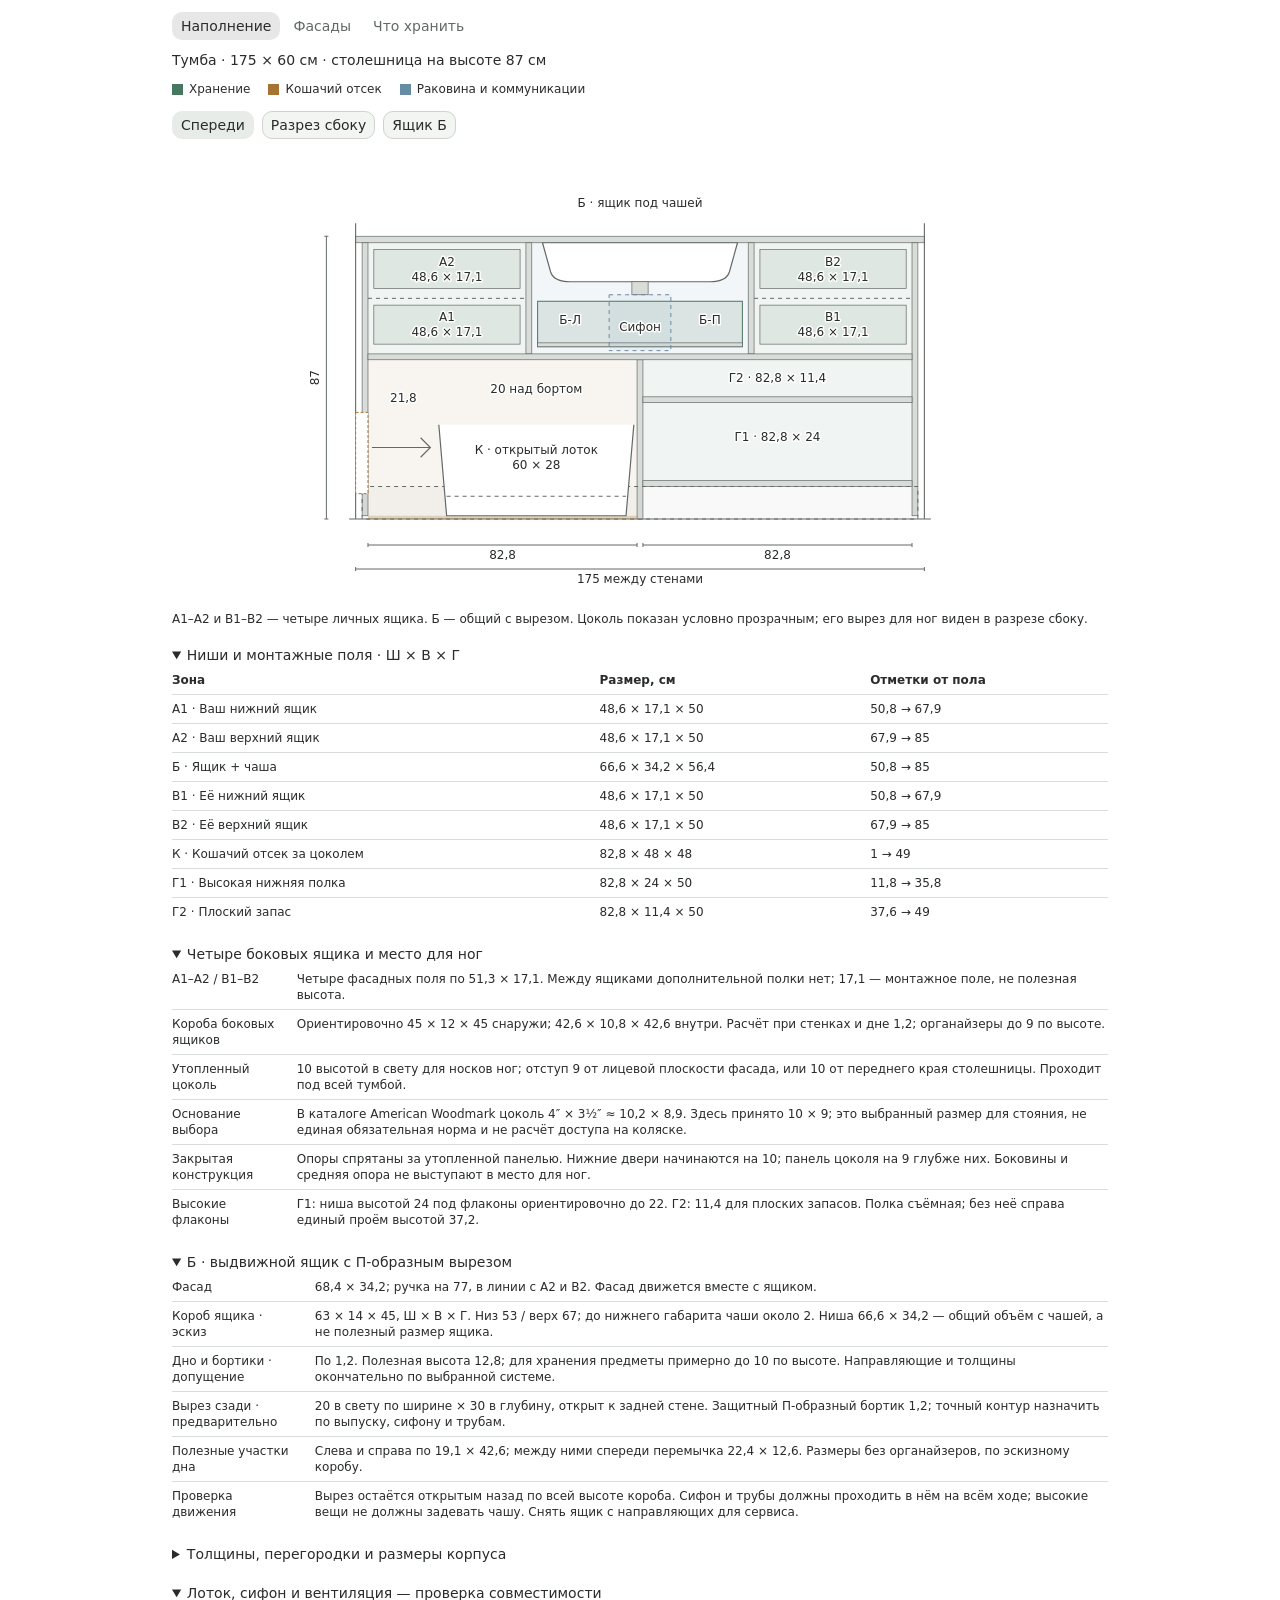
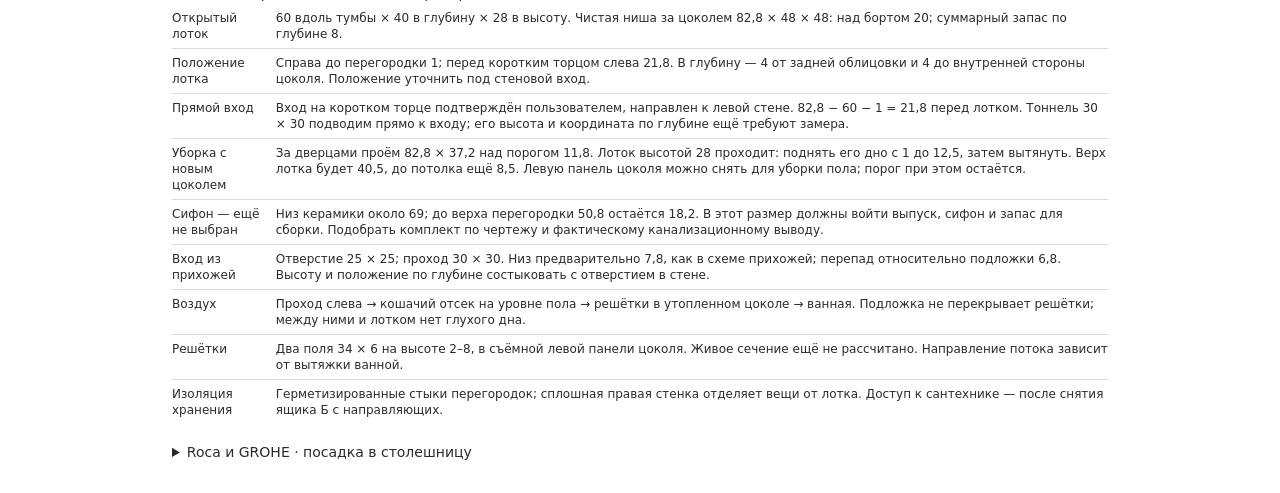
==== bathroom-preview.html @ 3846543a "Add home furniture plans" ====
<!doctype html>
<html lang="ru" data-furniture-preview>
<head>
<meta charset="utf-8">
<meta name="viewport" content="width=device-width, initial-scale=1">
<meta name="referrer" content="no-referrer">
<meta http-equiv="Content-Security-Policy" content="default-src 'none'; script-src 'unsafe-inline' 'unsafe-eval' 'wasm-unsafe-eval' blob: data: https://cdnjs.cloudflare.com https://cdn.jsdelivr.net https://esm.sh https://fonts.bunny.net https://fonts.googleapis.com https://fonts.gstatic.com https://unpkg.com; style-src 'unsafe-inline' blob: data: https://cdnjs.cloudflare.com https://cdn.jsdelivr.net https://esm.sh https://fonts.bunny.net https://fonts.googleapis.com https://fonts.gstatic.com https://unpkg.com; img-src blob: data: https://cdnjs.cloudflare.com https://cdn.jsdelivr.net https://esm.sh https://fonts.bunny.net https://fonts.googleapis.com https://fonts.gstatic.com https://unpkg.com; font-src blob: data: https://cdnjs.cloudflare.com https://cdn.jsdelivr.net https://esm.sh https://fonts.bunny.net https://fonts.googleapis.com https://fonts.gstatic.com https://unpkg.com; media-src blob: data: https://cdnjs.cloudflare.com https://cdn.jsdelivr.net https://esm.sh https://fonts.bunny.net https://fonts.googleapis.com https://fonts.gstatic.com https://unpkg.com; worker-src blob:; connect-src blob: data:; frame-src 'none'; object-src 'none'; base-uri 'none'; form-action 'none'">
<title>Тумба в ванной — Мебель для дома</title>
<style>:root {
  color-scheme: light dark;
  background-color: var(
    --background,
    var(--color-background-primary, light-dark(rgb(255 255 255), rgb(24 24 24)))
  ) !important;

  /* Agent-facing contract; keep in sync with SKILL.md. */
  --background: var(
    --color-background-primary,
    light-dark(rgb(255 255 255), rgb(24 24 24))
  );
  --foreground: var(
    --color-text-primary,
    light-dark(rgb(26 28 31), rgb(255 255 255))
  );
  --card: color-mix(in oklab, var(--foreground) 5%, var(--background));
  --card-foreground: var(
    --color-text-primary,
    light-dark(rgb(26 28 31), rgb(255 255 255))
  );
  --popover: var(
    --color-background-secondary,
    light-dark(rgb(255 255 255), rgb(45 45 45))
  );
  --popover-foreground: var(
    --color-text-primary,
    light-dark(rgb(26 28 31), rgb(255 255 255))
  );
  --primary: var(
    --color-text-info,
    light-dark(rgb(51 156 255), rgb(131 195 255))
  );
  --primary-foreground: var(
    --color-text-inverse,
    light-dark(rgb(255 255 255), rgb(13 13 13))
  );
  --secondary: var(
    --color-background-secondary,
    light-dark(rgb(255 255 255 / 96%), rgb(54 54 54 / 96%))
  );
  --secondary-foreground: var(
    --color-text-primary,
    light-dark(rgb(26 28 31), rgb(255 255 255))
  );
  --muted: color-mix(in srgb, var(--foreground) 10%, transparent);
  --muted-foreground: var(
    --color-text-secondary,
    light-dark(rgb(26 28 31 / 49.4%), rgb(255 255 255 / 49.8%))
  );
  --accent: var(
    --color-background-info,
    light-dark(rgb(229 242 255), rgb(13 39 63))
  );
  --accent-foreground: var(
    --color-text-info,
    light-dark(rgb(51 156 255), rgb(131 195 255))
  );
  --destructive: var(
    --color-text-warning,
    light-dark(rgb(226 85 7), rgb(255 133 73))
  );
  --border: var(
    --color-border-secondary,
    light-dark(rgb(26 28 31 / 8%), rgb(255 255 255 / 8.2%))
  );
  --input: var(
    --color-border-primary,
    light-dark(
      rgb(26 28 31 / 11.8%),
      color-mix(in oklab, rgb(0 0 0) 10%, transparent)
    )
  );
  --ring: var(
    --color-ring-primary,
    light-dark(rgb(51 156 255), rgb(131 195 255 / 76%))
  );
  --font-size-base: var(--font-text-md-size, 14px);
  --blue: light-dark(rgb(51 156 255), rgb(51 156 255));
  --orange: light-dark(rgb(226 85 7), rgb(251 106 34));
  --green: light-dark(rgb(0 162 64), rgb(64 201 119));
  --red: light-dark(rgb(224 46 42), rgb(255 103 100));
  --purple: light-dark(rgb(146 79 247), rgb(173 123 249));
  --yellow: light-dark(rgb(255 195 0), rgb(255 210 64));
  --viz-series-1: var(--primary);
  --viz-series-2: light-dark(rgb(243 136 59), rgb(245 154 86));
  --viz-series-3: light-dark(rgb(93 201 119), rgb(116 213 139));
  --viz-series-4: light-dark(rgb(235 119 177), rgb(240 143 192));
  --viz-series-5: light-dark(rgb(155 121 236), rgb(170 145 239));
  --viz-series-6: light-dark(rgb(58 185 177), rgb(90 203 194));

  /* Internal implementation variables; not part of the agent contract. */
  --font-sans: -apple-system, system-ui, "Segoe UI", sans-serif;
  --font-mono:
    ui-monospace, SFMono-Regular, "SF Mono", Menlo, Consolas, "Liberation Mono",
    monospace;
  --font-size-normal: max(11px, var(--font-size-base));
  --font-size-tooltip: calc(var(--font-size-base) - 1px);
  --font-size-small: max(11px, calc(var(--font-size-base) - 2px));
  --font-size-h1: calc(var(--font-size-normal) * 1.7142857143);
  --font-size-h2: calc(var(--font-size-normal) * 1.4285714286);
  --font-size-h3: calc(var(--font-size-normal) * 1.2857142857);
  --font-weight-normal: 430;
  --font-weight-medium: 500;
  --icon-size: 16px;
  --line-height-normal: calc(var(--font-size-normal) * 1.5);
  --line-height-tooltip: calc(var(--font-size-tooltip) * 1.4285714286);
  --line-height-small: calc(var(--font-size-small) + 4px);
  --corner-shape: round;
  --radius: var(--border-radius-lg, 10px);
  --radius-sm: calc(var(--radius) * 0.6);
  --radius-md: calc(var(--radius) * 0.8);
  --radius-lg: var(--radius);
  --radius-2xl: calc(var(--radius) * 1.6);
  --radius-full: 9999px;
  --shadow-sm: 0 1px 2px -1px rgb(0 0 0 / 8%);
  --checkmark-image: url("data:image/svg+xml,%3Csvg xmlns='http://www.w3.org/2000/svg' viewBox='0 0 17 17'%3E%3Cpath d='M12.8961 3.64101C13.1297 3.41418 13.4984 3.37523 13.7779 3.56581C14.0571 3.75635 14.1554 4.11331 14.0299 4.41347L13.9615 4.53847L7.71151 13.7045C7.59411 13.8767 7.4063 13.9877 7.19881 14.0072C6.99136 14.0267 6.78564 13.9533 6.63826 13.806L2.88826 10.056L2.79842 9.9457C2.6192 9.67407 2.64927 9.30496 2.88826 9.06581C3.12738 8.82669 3.49647 8.79676 3.76815 8.97597L3.8785 9.06581L7.03084 12.2182L12.8053 3.74941L12.8961 3.64101Z'/%3E%3C/svg%3E");

  /* Legacy aliases; not part of the current agent contract. */
  --viz-bg: transparent;
  --viz-panel: var(--card);
  --viz-border: var(--border);
  --viz-text: var(--foreground);
  --viz-muted: var(--muted-foreground);
  --viz-accent: var(--primary);
  --viz-accent-text: var(--primary-foreground);
  --viz-accent-bg: var(--accent);
  --viz-font-size: var(--font-size-base);
  --viz-warning: var(--destructive);
}

:root[data-theme="light"] {
  color-scheme: light;
}

:root[data-theme="dark"] {
  color-scheme: dark;
}

* {
  box-sizing: border-box;
}

html > body {
  /* Preserve MCP aliases for older inline renderers without creating :root cycles. */
  --color-background-primary: var(
    --background,
    light-dark(rgb(255 255 255), rgb(24 24 24))
  );
  --color-text-primary: var(
    --foreground,
    light-dark(rgb(26 28 31), rgb(255 255 255))
  );
  --color-border-secondary: var(
    --border,
    light-dark(rgb(26 28 31 / 8%), rgb(255 255 255 / 8.2%))
  );

  margin: 0;
  padding: var(--visualize-paint-gutter, 0px);
  color: var(--foreground);
  background: transparent !important;
  font-family: var(--font-sans) !important;
  font-size: var(--font-size-normal);
  font-weight: var(--font-weight-normal);
  line-height: var(--line-height-normal);
}

a {
  color: color-mix(in srgb, var(--viz-accent) 80%, var(--viz-text) 20%);
  cursor: pointer;
  font-weight: var(--font-weight-medium, 500);
  text-decoration: none;
  text-underline-offset: 2px;
}

a:is(:hover, :focus-visible) {
  text-decoration-line: underline;
  text-decoration-style: dashed;
  text-decoration-thickness: 0.5px;
}

h1,
h2,
h3,
h4,
h5,
h6,
p {
  margin-block: 0;
}

h1 {
  font-size: var(--font-size-h1);
  font-weight: var(--font-weight-medium);
  line-height: 1.25;
}

h2 {
  font-size: var(--font-size-h2);
  font-weight: var(--font-weight-medium);
  line-height: 1.25;
}

h3,
h4,
h5,
h6 {
  font-size: var(--font-size-h3);
  font-weight: var(--font-weight-medium);
  line-height: 1.3;
}

b,
strong,
th {
  font-weight: var(--font-weight-medium);
}

code:not(pre code) {
  display: inline;
  padding: 1px 6px;
  border-radius: var(--radius-sm);
  corner-shape: var(--corner-shape);
  background: var(--muted);
  font-family: var(--font-mono);
  font-size: 0.92em;
  overflow-wrap: anywhere;
  -webkit-box-decoration-break: clone;
  box-decoration-break: clone;
  word-break: break-word;
}

.table-responsive {
  width: 100%;
  overflow-x: auto;
  scrollbar-width: thin;
}

.table {
  width: 100%;
  border-collapse: collapse;
  color: var(--foreground);
  font: inherit;
  text-align: start;
}

.table :is(th, td) {
  padding-block: 10px;
  padding-inline: 0 24px;
  overflow-wrap: anywhere;
  border-bottom: 1px solid var(--border);
  text-align: start;
  vertical-align: top;
}

.table-responsive > .table :is(th, td) {
  overflow-wrap: break-word;
}

.table :is(th, td):last-child {
  padding-inline-end: 0;
}

.table :is(caption, thead th) {
  font-weight: 600;
}

.table thead th {
  padding-block: 8px;
  border-bottom-color: color-mix(in srgb, var(--foreground) 16%, transparent);
}

.table tbody tr:last-child :is(th, td) {
  border-bottom: 0;
}

.table.table-sm :is(th, td) {
  padding-block: 6px;
}

.table.table-sm :is(th, td):not(:last-child) {
  padding-inline-end: 16px;
}

.table :is(.text-end, [align="right"]) {
  text-align: end;
  font-variant-numeric: tabular-nums;
}

.table :is(.text-center, [align="center"]) {
  text-align: center;
}

.table .text-nowrap {
  white-space: nowrap;
}

#widget {
  display: flex;
  flex-direction: column;
  gap: 12px;
  width: 100%;
  padding: 0;
  background: transparent !important;
}

.card {
  min-width: 0;
  padding: 12px;
  overflow: hidden;
  overflow-wrap: break-word;
  border-radius: var(--radius-2xl);
  corner-shape: var(--corner-shape);
  color: var(--card-foreground);
  background: var(--card);
}

#widget > :not(.card, .progress) {
  width: 100% !important;
  max-width: none !important;
  margin: 0 !important;
  padding: 0 !important;
  border: 0 !important;
  border-radius: 0 !important;
  background: transparent !important;
  box-shadow: none !important;
}

.tooltip {
  position: fixed;
  z-index: 50;
  top: 0;
  left: 0;
  width: max-content;
  max-width: min(
    20rem,
    var(--tooltip-available-width, calc(100vw - 10px)),
    calc(100vw - 10px)
  );
  max-height: min(
    var(--tooltip-available-height, calc(100vh - 10px)),
    calc(100vh - 10px)
  );
  padding: 4px 8px;
  border: 1px solid var(--border);
  border-radius: var(--radius-lg);
  corner-shape: var(--corner-shape);
  color: var(--popover-foreground);
  background: var(--popover);
  box-shadow: none;
  font-size: var(--font-size-tooltip);
  line-height: var(--line-height-tooltip);
  overflow-wrap: break-word;
  white-space: normal;
  pointer-events: none;
  user-select: none;
}

.viz-grid {
  display: grid;
  grid-template-columns: repeat(auto-fit, minmax(max(180px, 24%), 1fr));
  gap: 10px;
}

.viz-stat {
  display: flex;
  flex-direction: column;
  gap: 2px;
}

.viz-stat-value {
  font-size: var(--font-size-h2);
  font-weight: var(--font-weight-medium);
  line-height: 1.25;
}

.viz-row {
  display: flex;
  flex-wrap: wrap;
  align-items: center;
  gap: 10px;
}

hr {
  width: 100%;
  height: 1px;
  margin-block: 6px;
  border: 0;
  background: var(--border);
}

.nav {
  display: flex;
  min-width: 0;
  align-items: center;
  gap: 4px;
}

.progress {
  display: flex;
  height: 8px;
  margin-block: calc((var(--line-height-normal, 1.5em) - 8px) / 2);
  overflow: hidden;
  border: 0;
  border-radius: var(--radius-full);
  background: var(--muted);
}

.progress-bar:only-child {
  border-radius: var(--radius-full);
}

.progress-bar {
  height: 100%;
  flex-shrink: 0;
  border: 0;
  background: var(--viz-series-1);
}

.viz-badge {
  padding: 3px 8px;
  border-radius: var(--radius-full);
  color: var(--accent-foreground);
  background: var(--accent);
  font-weight: var(--font-weight-medium);
}

small,
.text-small,
.viz-badge {
  font-size: var(--font-size-small);
  line-height: var(--line-height-small);
}

.text-muted {
  color: var(--muted-foreground);
}

.tabular-nums {
  font-variant-numeric: tabular-nums;
}

.sr-only {
  position: absolute;
  width: 1px;
  height: 1px;
  padding: 0;
  overflow: hidden;
  clip: rect(0, 0, 0, 0);
  white-space: nowrap;
  border: 0;
}

.viz-controls {
  display: flex;
  flex-wrap: wrap;
  align-items: center;
  gap: 8px;
}

.viz-controls > .form-label {
  display: grid;
  min-width: min(100%, 260px);
  flex: 1 1 280px;
  grid-template-columns: minmax(0, 1fr) auto;
  align-items: baseline;
  gap: 2px 12px;
  margin-bottom: 0;
}

.viz-controls > .form-label > :is(.form-control, .form-range, .form-select) {
  grid-column: 1 / -1;
}

.btn,
.nav-link,
.form-check-input,
.form-control,
.form-range,
.form-select {
  font: inherit;
}

.btn,
.nav-link {
  appearance: button;
  display: inline-flex;
  inline-size: fit-content;
  max-inline-size: 100%;
  min-height: 28px;
  align-items: center;
  justify-content: center;
  gap: 4px;
  margin: 0;
  padding: 0 8px;
  -webkit-app-region: no-drag;
  border: 1px solid var(--input);
  border-radius: var(--radius-lg);
  corner-shape: var(--corner-shape);
  color: var(--secondary-foreground);
  background: var(--secondary);
  cursor: var(--cursor-interaction, pointer);
  text-align: center;
  text-decoration: none;
  white-space: nowrap;
  user-select: none;
  -webkit-font-smoothing: antialiased;
}

.btn:is(.btn-block, .viz-tile) {
  inline-size: 100%;
}

.btn.viz-tile {
  min-width: 0;
  overflow-wrap: anywhere;
  white-space: normal;
}

a.btn {
  cursor: pointer;
  text-decoration: none;
}

.btn:not(:disabled):hover,
.nav-link:not(:disabled):not([aria-disabled="true"]):hover {
  background: color-mix(in srgb, var(--foreground) 6%, var(--secondary));
}

.btn-primary {
  border-color: transparent;
  color: var(--primary-foreground);
  background: var(--foreground);
  background-clip: padding-box;
}

.btn-primary .text-muted {
  color: color-mix(in srgb, var(--primary-foreground) 50%, transparent);
}

.btn-primary:not(:disabled):hover {
  background: color-mix(in srgb, var(--foreground) 80%, transparent);
  background-clip: padding-box;
}

.btn-ghost {
  border-color: transparent;
  color: var(--muted-foreground);
  background: transparent;
}

.btn-ghost:not(:disabled):hover {
  color: var(--foreground);
  background: color-mix(in srgb, var(--foreground) 6%, var(--secondary));
}

.nav-pills .nav-link {
  min-width: 0;
  border-color: transparent;
  color: var(--muted-foreground);
  background: transparent;
}

.nav-justified .nav-link {
  flex: 1 1 0;
  overflow-wrap: anywhere;
  white-space: normal;
}

.nav-pills .nav-link.active {
  color: var(--foreground);
  background: var(--muted);
}

.btn:disabled,
.nav-link:disabled,
.nav-link[aria-disabled="true"] {
  cursor: not-allowed;
  opacity: 0.4;
}

[data-lucide] {
  stroke-width: 1.6;
}

.form-label {
  display: block;
  margin-bottom: 6px;
  color: var(--foreground);
}

.form-control {
  display: block;
  width: 100%;
  min-height: 28px;
  padding: 0 8px;
  outline: none;
  border: 1px solid var(--input);
  border-radius: var(--radius-lg);
  corner-shape: var(--corner-shape);
  color: var(--foreground);
  background: var(--secondary);
}

.form-control::placeholder {
  color: var(--muted-foreground);
}

.form-control[type="file"] {
  padding: 0;
  overflow: hidden;
  cursor: var(--cursor-interaction, pointer);
}

.form-control[type="file"]::file-selector-button {
  min-height: 26px;
  margin-right: 8px;
  padding: 0 8px;
  border: 0;
  border-right: 1px solid var(--input);
  color: var(--secondary-foreground);
  background: var(--secondary);
  cursor: inherit;
  font: inherit;
}

.form-control[type="file"]:not(:disabled):hover::file-selector-button {
  background: color-mix(in srgb, var(--foreground) 6%, var(--secondary));
}

.form-control-color[type="color"] {
  width: 40px;
  height: 28px;
  padding: 3px;
  cursor: var(--cursor-interaction, pointer);
}

.form-control-color[type="color"]::-webkit-color-swatch-wrapper {
  padding: 0;
}

.form-control-color[type="color"]::-webkit-color-swatch {
  border: 0;
  border-radius: calc(var(--radius-lg) - 4px);
  corner-shape: var(--corner-shape);
}

textarea.form-control {
  height: auto;
  min-height: 72px;
  padding: 8px 10px;
  resize: vertical;
}

.form-control:focus-visible {
  border-color: var(--ring);
  box-shadow: inset 0 0 0 1px var(--ring);
}

.form-control:disabled,
.form-select:disabled {
  cursor: not-allowed;
  opacity: 0.4;
}

.form-select {
  appearance: none;
  display: block;
  width: 100%;
  min-height: 28px;
  margin: 0;
  padding: 0 32px 0 8px;
  outline: none;
  border: 1px solid var(--input);
  border-radius: var(--radius-lg);
  corner-shape: var(--corner-shape);
  color: var(--foreground);
  background-color: var(--secondary);
  background-image:
    linear-gradient(45deg, transparent 50%, var(--muted-foreground) 50%),
    linear-gradient(135deg, var(--muted-foreground) 50%, transparent 50%);
  background-position:
    calc(100% - 14px) 50%,
    calc(100% - 10px) 50%;
  background-repeat: no-repeat;
  background-size: 4px 4px;
  cursor: var(--cursor-interaction, default);
}

.form-select:not(:disabled):hover {
  background-color: color-mix(in srgb, var(--foreground) 6%, var(--secondary));
}

.form-select:focus-visible {
  border-color: var(--ring);
  box-shadow: inset 0 0 0 1px var(--ring);
}

.form-check {
  display: flex;
  min-height: 20px;
  align-items: center;
  gap: 6px;
}

.form-check-input {
  appearance: none;
  width: 14px;
  height: 14px;
  flex: 0 0 auto;
  margin: 0;
  border: 1px solid var(--input);
  color: var(--primary-foreground);
  background-color: transparent;
  cursor: var(--cursor-interaction, default);
  transition:
    background-color 150ms,
    border-color 150ms,
    box-shadow 150ms;
}

.form-check:not(.form-switch) .form-check-input[type="checkbox"] {
  border-color: var(--input);
  border-radius: var(--radius-sm);
  corner-shape: var(--corner-shape);
  background-color: var(--secondary);
  box-shadow: var(--shadow-sm);
}

.form-check:not(.form-switch)
  .form-check-input:not(:disabled):not(:checked):hover {
  background-color: var(--card);
}

.form-check:not(.form-switch) .form-check-input[type="checkbox"]:checked {
  border-color: var(--primary);
  background-color: var(--primary);
}

.form-check:not(.form-switch)
  .form-check-input[type="checkbox"]:checked::before {
  display: block;
  width: 100%;
  height: 100%;
  background: var(--primary-foreground);
  content: "";
  mask: var(--checkmark-image) center / 12px 12px no-repeat;
}

.form-check-input[type="radio"] {
  width: 14px;
  height: 14px;
  border-radius: var(--radius-full);
}

.form-check-input[type="radio"]:checked {
  border: 2px solid var(--primary);
  background:
    radial-gradient(circle, var(--primary-foreground) 0 2.5px, transparent 3px),
    var(--primary);
}

.form-check:not(.form-switch) .form-check-input:focus-visible {
  outline: 2px solid var(--ring);
  outline-offset: 2px;
}

.form-check:not(.form-switch) .form-check-input:disabled {
  cursor: not-allowed;
  pointer-events: none;
}

.form-check:not(.form-switch) .form-check-input:disabled + .form-check-label {
  cursor: not-allowed;
}

.form-switch .form-check-input:disabled,
.form-switch .form-check-input:disabled + .form-check-label {
  cursor: not-allowed;
  opacity: 0.6;
}

.form-check-label {
  color: var(--foreground);
  cursor: var(--cursor-interaction, default);
}

.form-switch .form-check-input {
  position: relative;
  width: 32px;
  height: 20px;
  border: 0;
  border-radius: var(--radius-full);
  background: var(--muted);
  box-shadow: none;
  transition: background-color 200ms cubic-bezier(0, 0, 0.2, 1);
}

.form-switch .form-check-input::before {
  position: absolute;
  top: 50%;
  left: 0;
  width: 16px;
  height: 16px;
  box-sizing: border-box;
  border: 1px solid light-dark(var(--primary-foreground), var(--foreground));
  border-radius: var(--radius-full);
  background: light-dark(var(--primary-foreground), var(--foreground));
  box-shadow: var(--shadow-sm);
  content: "";
  transform: translate(2px, -50%);
  transition: transform 200ms cubic-bezier(0, 0, 0.2, 1);
}

.form-switch .form-check-input:checked {
  background: var(--primary);
}

.form-switch .form-check-input:checked::before {
  transform: translate(14px, -50%);
}

.form-switch .form-check-input:focus-visible {
  box-shadow: 0 0 0 2px var(--ring);
}

.form-range {
  appearance: none;
  display: block;
  width: 100%;
  height: 28px;
  flex: 1;
  margin: 0;
  padding: 0;
  outline: none;
  border: 0;
  accent-color: var(--primary);
  background: linear-gradient(
      color-mix(in srgb, var(--foreground) 7%, transparent),
      color-mix(in srgb, var(--foreground) 7%, transparent)
    )
    center / 100% 2px no-repeat;
}

.form-range::-webkit-slider-runnable-track {
  height: 28px;
  background: transparent;
}

.form-range::-webkit-slider-thumb {
  appearance: none;
  width: 20px;
  height: 20px;
  margin-top: 4px;
  border: 1px solid var(--border);
  border-radius: var(--radius-full);
  background: light-dark(var(--primary-foreground), var(--foreground));
}

.form-range:focus-visible::-webkit-slider-thumb {
  border-color: var(--ring);
  box-shadow: inset 0 0 0 1px var(--ring);
}

.form-range::-moz-range-track {
  height: 28px;
  background: transparent;
}

.form-range::-moz-range-thumb {
  width: 20px;
  height: 20px;
  border: 1px solid var(--border);
  border-radius: var(--radius-full);
  background: light-dark(var(--primary-foreground), var(--foreground));
}

.form-range:focus-visible::-moz-range-thumb {
  border-color: var(--ring);
  box-shadow: inset 0 0 0 1px var(--ring);
}

.form-range:disabled {
  cursor: not-allowed;
  opacity: 0.4;
}

.btn:not(.btn-primary, .viz-tile):is(
  [aria-pressed="true"],
  [aria-selected="true"],
  .is-selected
) {
  border-color: var(--primary);
  color: var(--primary-foreground);
  background: var(--primary);
}

.btn.viz-tile:is([aria-pressed="true"], [aria-selected="true"], .is-selected) {
  border-color: var(--primary);
  box-shadow: inset 0 0 0 1px var(--primary);
}

.btn:focus-visible,
.nav-link:focus-visible {
  outline: 2px solid var(--ring);
  outline-offset: 2px;
}

@media (pointer: coarse) {
  .btn,
  .nav-link,
  .form-control,
  .form-select {
    min-width: 44px;
    min-height: 44px;
  }

  /* Keep small-screen WebKit from zooming when a text field receives focus. */
  .form-control,
  .form-select {
    font-size: max(16px, var(--font-size-normal));
  }

  .form-control[type="file"]::file-selector-button {
    min-width: 44px;
    min-height: 44px;
  }

  .form-control-color[type="color"] {
    width: 44px;
    height: 44px;
  }

  .form-control:is(
    [type="date"],
    [type="datetime-local"],
    [type="month"],
    [type="time"],
    [type="week"]
  ) {
    min-width: 0;
    max-width: 100%;
    padding-block: 8px;
  }

  .form-check {
    min-height: 44px;
    padding-inline: 15px;
  }

  .form-check-input {
    position: relative;
  }

  .form-check-input::after {
    position: absolute;
    top: 50%;
    left: 50%;
    width: 44px;
    height: 44px;
    content: "";
    transform: translate(-50%, -50%);
  }

  .form-check-label {
    display: inline-flex;
    min-width: 44px;
    min-height: 44px;
    align-items: center;
  }

  .form-range {
    height: 44px;
    touch-action: pan-y;
  }

  .form-range::-webkit-slider-runnable-track {
    height: 44px;
  }

  .form-range::-moz-range-track {
    height: 44px;
  }

  .form-range::-webkit-slider-thumb {
    margin-top: 12px;
  }
}

svg {
  display: block;
  max-width: 100%;
  height: auto;
}

#widget > svg {
  width: 100%;
}

/* Model-authored chart rules can otherwise stretch icons after these styles load. */
svg.lucide {
  display: block;
  width: var(--icon-size) !important;
  height: var(--icon-size) !important;
  flex: none;
  margin: 0 !important;
  stroke-width: 1.6;
}

.text-warning,
.text-destructive {
  color: var(--destructive);
}

html>body{padding:0}</style>
</head>
<body>
<div id="bathroom-vanity">
  <div class="nav nav-pills" role="tablist" aria-label="Тумба в ванной">
    <button class="nav-link active" id="bv-fill-tab" type="button" role="tab" aria-controls="bv-fill" aria-selected="true">Наполнение</button>
    <button class="nav-link" id="bv-front-tab" type="button" role="tab" aria-controls="bv-front" aria-selected="false">Фасады</button>
    <button class="nav-link" id="bv-store-tab" type="button" role="tab" aria-controls="bv-store" aria-selected="false">Что хранить</button>
  </div>
  <div class="bv-meta">Тумба · 175 × 60 см · столешница на высоте 87 см</div>
  <div class="bv-legend text-small"><span><i class="bv-swatch bv-storage"></i>Хранение</span><span><i class="bv-swatch bv-cat"></i>Кошачий отсек</span><span><i class="bv-swatch bv-service"></i>Раковина и коммуникации</span></div>

  <div id="bv-fill" role="tabpanel" aria-labelledby="bv-fill-tab">
    <div class="viz-controls" role="group" aria-label="Проекция наполнения">
      <button class="btn" type="button" data-projection="front" aria-pressed="true">Спереди</button>
      <button class="btn" type="button" data-projection="side" aria-pressed="false">Разрез сбоку</button>
      <button class="btn" type="button" data-projection="drawer" aria-pressed="false">Ящик Б</button>
    </div>
    <div class="bv-stage" data-stage="fill"><svg role="img" aria-label="Четыре боковых ящика и центральный ящик с вырезом; лоток слева внизу, хранение справа, утопленный цоколь высотой 10"></svg></div>
    <div class="bv-caption text-small" data-caption>А1–А2 и В1–В2 — четыре личных ящика. Б — общий с вырезом. Цоколь показан условно прозрачным; его вырез для ног виден в разрезе сбоку.</div>
    <details class="bv-details" open><summary>Ниши и монтажные поля · Ш × В × Г</summary>
      <table class="table table-sm text-small"><thead><tr><th>Зона</th><th>Размер, см</th><th>Отметки от пола</th></tr></thead><tbody data-dimensions></tbody></table>
    </details>
    <details class="bv-details" open><summary>Четыре боковых ящика и место для ног</summary>
      <table class="table table-sm text-small"><tbody>
        <tr><td>А1–А2 / В1–В2</td><td>Четыре фасадных поля по 51,3 × 17,1. Между ящиками дополнительной полки нет; 17,1 — монтажное поле, не полезная высота.</td></tr>
        <tr><td>Короба боковых ящиков</td><td>Ориентировочно 45 × 12 × 45 снаружи; 42,6 × 10,8 × 42,6 внутри. Расчёт при стенках и дне 1,2; органайзеры до 9 по высоте.</td></tr>
        <tr><td>Утопленный цоколь</td><td>10 высотой в свету для носков ног; отступ 9 от лицевой плоскости фасада, или 10 от переднего края столешницы. Проходит под всей тумбой.</td></tr>
        <tr><td>Основание выбора</td><td>В каталоге American Woodmark цоколь 4″ × 3½″ ≈ 10,2 × 8,9. Здесь принято 10 × 9; это выбранный размер для стояния, не единая обязательная норма и не расчёт доступа на коляске.</td></tr>
        <tr><td>Закрытая конструкция</td><td>Опоры спрятаны за утопленной панелью. Нижние двери начинаются на 10; панель цоколя на 9 глубже них. Боковины и средняя опора не выступают в место для ног.</td></tr>
        <tr><td>Высокие флаконы</td><td>Г1: ниша высотой 24 под флаконы ориентировочно до 22. Г2: 11,4 для плоских запасов. Полка съёмная; без неё справа единый проём высотой 37,2.</td></tr>
      </tbody></table>
    </details>
    <details class="bv-details" open><summary>Б · выдвижной ящик с П-образным вырезом</summary>
      <table class="table table-sm text-small"><tbody>
        <tr><td>Фасад</td><td>68,4 × 34,2; ручка на 77, в линии с А2 и В2. Фасад движется вместе с ящиком.</td></tr>
        <tr><td>Короб ящика · эскиз</td><td>63 × 14 × 45, Ш × В × Г. Низ 53 / верх 67; до нижнего габарита чаши около 2. Ниша 66,6 × 34,2 — общий объём с чашей, а не полезный размер ящика.</td></tr>
        <tr><td>Дно и бортики · допущение</td><td>По 1,2. Полезная высота 12,8; для хранения предметы примерно до 10 по высоте. Направляющие и толщины окончательно по выбранной системе.</td></tr>
        <tr><td>Вырез сзади · предварительно</td><td>20 в свету по ширине × 30 в глубину, открыт к задней стене. Защитный П-образный бортик 1,2; точный контур назначить по выпуску, сифону и трубам.</td></tr>
        <tr><td>Полезные участки дна</td><td>Слева и справа по 19,1 × 42,6; между ними спереди перемычка 22,4 × 12,6. Размеры без органайзеров, по эскизному коробу.</td></tr>
        <tr><td>Проверка движения</td><td>Вырез остаётся открытым назад по всей высоте короба. Сифон и трубы должны проходить в нём на всём ходе; высокие вещи не должны задевать чашу. Снять ящик с направляющих для сервиса.</td></tr>
      </tbody></table>
    </details>
    <details class="bv-details"><summary>Толщины, перегородки и размеры корпуса</summary>
      <table class="table table-sm text-small"><tbody>
        <tr><td>Общая ширина 175</td><td>Доборы 2 + 2; корпус 171. Размеры окончательно по замеру стен.</td></tr>
        <tr><td>Верх по ширине</td><td>2 + 1,8 + 48,6 + 1,8 + 66,6 + 1,8 + 48,6 + 1,8 + 2 = 175</td></tr>
        <tr><td>Низ по ширине</td><td>2 + 1,8 + 82,8 + 1,8 + 82,8 + 1,8 + 2 = 175. Нижняя перегородка 86,6–88,4; её ось на 87,5.</td></tr>
        <tr><td>Кошачий отсек К</td><td>82,8 в свету, без средней стойки между парой его дверец. Перегородка между К и Г идёт от пола до потолка нижних отсеков.</td></tr>
        <tr><td>Горизонтальная перегородка</td><td>Низ 49 / верх 50,8. Под сифоном — съёмная герметизируемая часть; нижняя стойка не продолжается в чашу раковины.</td></tr>
        <tr><td>Полка справа</td><td>Низ 35,8 / верх 37,6, съёмная; глубина 50. Дно правой секции 10–11,8, над местом для ног.</td></tr>
        <tr><td>Столешница</td><td>175 × 60 × 2; низ 85 / верх 87. Влагостойкий материал для подстольного монтажа Roca.</td></tr>
        <tr><td>Глубина</td><td>От задней стены: задняя облицовка 0,8; внутренний проём до 57,2; фасад 1,8; передний свес 1. Итого 60.</td></tr>
        <tr><td>Под туалетом</td><td>Подложка около 1 на готовом полу, за утопленным цоколем. Впереди порог 11,8: крыша места для ног. Прямоугольная глубина отсека до внутренней стороны цоколя 48.</td></tr>
        <tr><td>Несущие элементы</td><td>Крепление к подходящим стенам и рассчитанная рама вокруг чаши. Опоры не должны уменьшать указанные проёмы; сечения рамы пока не назначены.</td></tr>
      </tbody></table>
    </details>
    <details class="bv-details" open><summary>Лоток, сифон и вентиляция — проверка совместимости</summary>
      <table class="table table-sm text-small"><tbody>
        <tr><td>Открытый лоток</td><td>60 вдоль тумбы × 40 в глубину × 28 в высоту. Чистая ниша за цоколем 82,8 × 48 × 48: над бортом 20; суммарный запас по глубине 8.</td></tr>
        <tr><td>Положение лотка</td><td>Справа до перегородки 1; перед коротким торцом слева 21,8. В глубину — 4 от задней облицовки и 4 до внутренней стороны цоколя. Положение уточнить под стеновой вход.</td></tr>
        <tr><td>Прямой вход</td><td>Вход на коротком торце подтверждён пользователем, направлен к левой стене. 82,8 − 60 − 1 = 21,8 перед лотком. Тоннель 30 × 30 подводим прямо к входу; его высота и координата по глубине ещё требуют замера.</td></tr>
        <tr><td>Уборка с новым цоколем</td><td>За дверцами проём 82,8 × 37,2 над порогом 11,8. Лоток высотой 28 проходит: поднять его дно с 1 до 12,5, затем вытянуть. Верх лотка будет 40,5, до потолка ещё 8,5. Левую панель цоколя можно снять для уборки пола; порог при этом остаётся.</td></tr>
        <tr><td>Сифон — ещё не выбран</td><td>Низ керамики около 69; до верха перегородки 50,8 остаётся 18,2. В этот размер должны войти выпуск, сифон и запас для сборки. Подобрать комплект по чертежу и фактическому канализационному выводу.</td></tr>
        <tr><td>Вход из прихожей</td><td>Отверстие 25 × 25; проход 30 × 30. Низ предварительно 7,8, как в схеме прихожей; перепад относительно подложки 6,8. Высоту и положение по глубине состыковать с отверстием в стене.</td></tr>
        <tr><td>Воздух</td><td>Проход слева → кошачий отсек на уровне пола → решётки в утопленном цоколе → ванная. Подложка не перекрывает решётки; между ними и лотком нет глухого дна.</td></tr>
        <tr><td>Решётки</td><td>Два поля 34 × 6 на высоте 2–8, в съёмной левой панели цоколя. Живое сечение ещё не рассчитано. Направление потока зависит от вытяжки ванной.</td></tr>
        <tr><td>Изоляция хранения</td><td>Герметизированные стыки перегородок; сплошная правая стенка отделяет вещи от лотка. Доступ к сантехнике — после снятия ящика Б с направляющих.</td></tr>
      </tbody></table>
    </details>
    <details class="bv-details"><summary>Roca и GROHE · посадка в столешницу</summary>
      <table class="table table-sm text-small"><tbody>
        <tr><td>Roca A3270YF000</td><td>Подстольный монтаж. Наружный габарит 60 × 40 × 16; номинальная чаша 55 × 35. Фактический вырез — только по шаблону Roca.</td></tr>
        <tr><td>Расположение чаши</td><td>Ось по ширине 87,5; наружные края 57,5 и 117,5. По глубине: задняя полоса 12 + раковина 40 + передняя полоса 8 = 60.</td></tr>
        <tr><td>GROHE 24172DC1</td><td>Вылет 11,6; излив на 10,2 над столешницей; высота 17,4, с поднятым рычагом 20,8; основание Ø4,8; монтажная толщина по чертежу до 3.</td></tr>
        <tr><td>Ось смесителя</td><td>Предлагается 7,5 от задней стены. Основание заканчивается на 9,9; до наружного края раковины 2,1. Проекция излива на 19,1, то есть на 4,6 внутрь номинальной чаши от заднего края.</td></tr>
        <tr><td>Перед сверлением</td><td>Проверить шаблон чаши, нижнее крепление смесителя и клипсы раковины; настроить AquaGuide и проверить струю. Эти отступы — расчёт концепта, а не монтажные нормы производителя.</td></tr>
      </tbody></table>
    </details>
  </div>

  <div id="bv-front" role="tabpanel" aria-labelledby="bv-front-tab" hidden>
    <div class="bv-meta text-small">Распашные нижние дверцы · вершина треугольника — петли</div>
    <div class="bv-stage" data-stage="front"><svg role="img" aria-label="Четыре небольших боковых ящика, один центральный ящик, четыре нижние двери и утопленный цоколь с вентиляцией"></svg></div>
    <table class="table table-sm text-small"><thead><tr><th>Фасад / элемент</th><th>Поле, см</th><th>Открывание / положение</th></tr></thead><tbody>
      <tr><td>А1 / В1 · нижние личные</td><td>По 51,3 × 17,1</td><td>50,8–67,9; ручки на 60. Выдвижные.</td></tr>
      <tr><td>А2 / В2 · верхние личные</td><td>По 51,3 × 17,1</td><td>67,9–85; ручки на 77. Выдвижные.</td></tr>
      <tr><td>Б · ящик под раковиной</td><td>68,4 × 34,2</td><td>50,8–85; ручка на 77, на линии А2 / В2. Низкий короб с вырезом.</td></tr>
      <tr><td>К-Л / К-П · левая пара</td><td>По 42,75 × 40,8</td><td>10–50,8; петли на внешних краях пары, ручки у стыка на 41.</td></tr>
      <tr><td>Г-Л / Г-П · правая пара</td><td>По 42,75 × 40,8</td><td>10–50,8; петли на внешних краях пары, ручки у стыка на 41.</td></tr>
      <tr><td>Цоколь</td><td>Высота 10 / отступ 9</td><td>Закрывает опоры, оставляет место для ног. Решётки в левой съёмной панели.</td></tr>
      <tr><td>Зеркало Ø100</td><td>Центр: 87,5 по ширине / 165 от пола</td><td>Низ 115 / верх 215. Высота предложена для роста 160 и 180; примерить перед креплением.</td></tr>
      <tr><td>Два бра · условно</td><td>Оси: 18,75 и 156,25 от левой стены</td><td>Высота центров 165. Габариты светильников и положение относительно мокрых зон ещё не заданы.</td></tr>
    </tbody></table>
    <details class="bv-details" open><summary>Фурнитура и свободное место спереди</summary>
      <table class="table table-sm text-small"><tbody>
        <tr><td>Фасадные размеры</td><td>Указаны поля, а не размеры деталей для распила. Межфасадные зазоры, наложение и доборы уточняет мебельщик по выбранным петлям.</td></tr>
        <tr><td>Боковые стены</td><td>Доборы по 2 — предварительно. Петли, толщина ручек и фактическая кривизна стен должны позволять открыть двери для извлечения лотка.</td></tr>
        <tr><td>Проход перед тумбой</td><td>Нижняя дверь выносится примерно на 42,75 при 90°. Для вынимания туалета и работы перед ним предлагается около 90 свободного места; фактический проход неизвестен.</td></tr>
        <tr><td>Верхние ящики</td><td>Всего пять: четыре личных по бокам и общий Б с вырезом. Все выдвигаются; Б снимается для сервиса.</td></tr>
      </tbody></table>
    </details>
  </div>

  <div id="bv-store" role="tabpanel" aria-labelledby="bv-store-tab" hidden>
    <div class="bv-stage" data-stage="storage"><svg role="img" aria-label="По два личных ящика каждому, общий ящик под раковиной; флаконы справа внизу и плоский запас на верхней полке"></svg></div>
    <table class="table table-sm text-small"><thead><tr><th>Зона</th><th>Предложение по хранению</th></tr></thead><tbody data-storage></tbody></table>
    <details class="bv-details"><summary>Полезный размер ящиков и ёмкостей</summary>
      <table class="table table-sm text-small"><tbody>
        <tr><td>Ящики А1–А2 / В1–В2</td><td>По 42,6 × 10,8 × 42,6 полезного объёма в эскизе; органайзеры до 9 по высоте. Верхние ящики для повседневного, нижние для запаса и аксессуаров.</td></tr>
        <tr><td>Ящик Б</td><td>Низкие органайзеры до 10 по высоте. Два боковых участка по 19,1 × 42,6 и передняя перемычка 22,4 × 12,6; вырез под трубы оставлять свободным.</td></tr>
        <tr><td>Правая секция</td><td>Г1: 82,8 × 24 × 50, флаконы до 22. Г2: 82,8 × 11,4 × 50, плоские запасы до 10. Полку можно снять для высокого хранения до 37,2.</td></tr>
        <tr><td>Туалет</td><td>Открытый лоток 60 × 40 × 28; прямой вход с левого короткого торца. Свободную полосу перед ним 21,8 оставить для прохода.</td></tr>
      </tbody></table>
    </details>
    <details class="bv-details"><summary>Основания расчёта</summary>
      <div class="bv-sources text-small">
        <a href="https://www.roca.bg/produkti/umivalnik-za-vgrazhdane-pod-plot-3270YF..0?sku=A3270YF000" target="_blank" rel="noopener noreferrer">Roca: A3270YF000 и размерный чертёж</a>
        <a href="https://www.grohe-mena.com/en_cy/essence-single-lever-basin-mixer-1-2-s-size-24172DC1.html" target="_blank" rel="noopener noreferrer">GROHE: Essence 24172DC1</a>
        <a href="https://bmsupplies.com/Content/docs/products/12019/web/G-3410027142S.pdf" target="_blank" rel="noopener noreferrer">Технический лист GROHE с чертежом — копия у поставщика</a>
        <a href="https://www.blum.com/us/en/products/cabinet-applications/sinkunit/overview/" target="_blank" rel="noopener noreferrer">Blum: принцип П-образного выдвижного ящика</a>
        <a href="https://woodmarkcabinetry.com/content/dam/sites/woodmark-site/documents/catalogs-guides-and-planning-documents/American%20Woodmark%20Spec%20Guide%20-%20July%202024.pdf#page=37" target="_blank" rel="noopener noreferrer">American Woodmark: цоколь 4″ × 3½″, печатная стр. 28</a>
      </div>
      <div class="bv-caption text-small">175 / 87 / Ø100, лоток, отсек 48 и деление низа пополам — данные пользователя. Размеры короба Б и выреза — эскизные предложения, не типовые размеры Blum. Комплект сифона, ход ящика и стыковка кошачьего прохода ещё требуют проверки.</div>
    </details>
  </div>

  <style>
    #bathroom-vanity{color-scheme:light;--background:#fff;--foreground:#292c2b;--muted-foreground:#626966;--border:#d8ddda;--primary:#e8ece9;--primary-foreground:#292c2b;--secondary:#f3f5f3;--secondary-foreground:#292c2b;--accent:#edf1ee;--accent-foreground:#292c2b;--input:#cdd4cf;--ring:#47775e;--viz-series-1:#47775e;--viz-series-2:#a77333;--viz-series-3:#668ba4;background:var(--background);color:var(--foreground);padding:12px}
    #bathroom-vanity .bv-meta{margin:10px 0}
    #bathroom-vanity .bv-legend{display:flex;flex-wrap:wrap;gap:8px 18px;margin:10px 0 14px}
    #bathroom-vanity .bv-legend span{display:inline-flex;align-items:center;gap:6px}
    #bathroom-vanity .bv-swatch{display:inline-block;width:11px;height:11px}
    #bathroom-vanity .bv-storage{background:var(--viz-series-1)}
    #bathroom-vanity .bv-cat{background:var(--viz-series-2)}
    #bathroom-vanity .bv-service{background:var(--viz-series-3)}
    #bathroom-vanity .bv-stage{max-width:680px;margin:12px auto}
    #bathroom-vanity .bv-stage svg{display:block;width:100%}
    #bathroom-vanity .bv-stage text{font-family:inherit;fill:var(--foreground);font-weight:400}
    #bathroom-vanity .bv-stage .outline{fill:none;stroke:var(--muted-foreground);stroke-width:1.1}
    #bathroom-vanity .bv-stage .panel{fill:var(--border);stroke:var(--muted-foreground);stroke-width:.7}
    #bathroom-vanity .bv-stage .guide{fill:none;stroke:var(--muted-foreground);stroke-width:1;stroke-dasharray:4 4}
    #bathroom-vanity .bv-stage .dim{fill:none;stroke:var(--muted-foreground);stroke-width:1}
    #bathroom-vanity .bv-caption{margin:10px 0 16px}
    #bathroom-vanity .bv-details{margin:18px 0}
    #bathroom-vanity summary{cursor:pointer}
    #bathroom-vanity td,#bathroom-vanity th{overflow-wrap:anywhere}
    #bathroom-vanity .bv-sources{display:flex;flex-direction:column;gap:8px;margin-top:12px}
  </style>
  <script>
  (()=>{
    const root=document.getElementById('bathroom-vanity');
    const zones=[
      {id:'А1',name:'Ваш нижний ящик',x:3.8,z:50.8,w:48.6,h:17.1,d:50,c:1,use:'Запас тюбиков, насадки триммера, аксессуары; невысокие органайзеры.'},
      {id:'А2',name:'Ваш верхний ящик',x:3.8,z:67.9,w:48.6,h:17.1,d:50,c:1,use:'Повседневные средства для бритья и ухода, расчёска. Флаконы лёжа, если они выше ящика.'},
      {id:'Б',name:'Ящик + чаша',x:54.2,z:50.8,w:66.6,h:34.2,d:56.4,c:3,use:'Общий неглубокий ящик: зубные принадлежности, паста, ватные диски, запас мыла, небольшие тюбики и аксессуары. Вырез под сантехнику оставлять свободным; флаконы до 22 по высоте — в Г1.'},
      {id:'В1',name:'Её нижний ящик',x:122.6,z:50.8,w:48.6,h:17.1,d:50,c:1,use:'Запас косметики, аксессуары для волос, небольшие упаковки.'},
      {id:'В2',name:'Её верхний ящик',x:122.6,z:67.9,w:48.6,h:17.1,d:50,c:1,use:'Ежедневный уход и косметика в низких органайзерах.'},
      {id:'К',name:'Кошачий отсек за цоколем',x:3.8,z:1,w:82.8,h:48,d:48,c:2,use:'Открытый лоток с прямым входом слева; перед выниманием приподнять над порогом цоколя.'},
      {id:'Г1',name:'Высокая нижняя полка',x:88.4,z:11.8,w:82.8,h:24,d:50,c:1,use:'Флаконы ориентировочно до 22 по высоте, запас средств в моющихся лотках. Полка над ними снимается для более высоких предметов.'},
      {id:'Г2',name:'Плоский запас',x:88.4,z:37.6,w:82.8,h:11.4,d:50,c:1,use:'Салфетки, небольшие полотенца и плоские упаковки до 10 по высоте.'}
    ];
    const drawerB={w:63,h:14,d:45,t:1.2,x:56,z:53,y:12.2,cutW:20,cutD:30};
    const sideDrawer={w:45,h:12,d:45,t:1.2,lowerZ:53.8,upperZ:70.9};
    const toe={h:10,recess:9,face:50,t:1.2,lip:11.8};
    const fmt=n=>Number(n.toFixed(2)).toLocaleString('ru-RU');
    root.querySelector('[data-dimensions]').innerHTML=zones.map(c=>`<tr><td>${c.id} · ${c.name}</td><td>${fmt(c.w)} × ${fmt(c.h)} × ${fmt(c.d)}</td><td>${fmt(c.z)} → ${fmt(c.z+c.h)}</td></tr>`).join('');
    root.querySelector('[data-storage]').innerHTML=zones.map(c=>`<tr><td>${c.id} · ${c.name}</td><td>${c.use}</td></tr>`).join('');
    const NS='http://www.w3.org/2000/svg';let projection='front';
    function el(parent,tag,attrs={},content){const e=document.createElementNS(NS,tag);Object.entries(attrs).forEach(([k,v])=>e.setAttribute(k,v));if(content!==undefined)e.textContent=content;parent.appendChild(e);return e;}
    function base(svg,width,W,H,cap=3.25){
      svg.replaceChildren();const s=Math.min(cap,(width-72)/W),ox=(width-W*s)/2,oy=H*s+30;
      svg.setAttribute('viewBox',`0 0 ${width} ${oy+80}`);svg.setAttribute('height',oy+80);
      const X=x=>ox+x*s,Y=z=>oy-z*s;
      const line=(a,z,b,t,cls='outline')=>el(svg,'line',{x1:X(a),y1:Y(z),x2:X(b),y2:Y(t),class:cls});
      const box=(x,z,w,h,attrs={})=>el(svg,'rect',{x:X(x),y:Y(z+h),width:w*s,height:h*s,...attrs});
      const text=(x,z,value,anchor='middle',attrs={})=>el(svg,'text',{x:X(x),y:Y(z),'text-anchor':anchor,'dominant-baseline':'middle','font-size':12,'paint-order':'stroke',stroke:'var(--background)','stroke-width':3,'stroke-linejoin':'round',...attrs},value);
      const lines=(x,z,values)=>values.forEach((v,i)=>text(x,z-i*15/s,v));
      const hd=(a,b,z,value)=>{line(a,z,b,z,'dim');line(a,z-2/s,a,z+2/s,'dim');line(b,z-2/s,b,z+2/s,'dim');text((a+b)/2,z-10/s,value);};
      const vd=(x,a,b,value)=>{line(x,a,x,b,'dim');line(x-2/s,a,x+2/s,a,'dim');line(x-2/s,b,x+2/s,b,'dim');const xx=X(x)-7,yy=Y((a+b)/2);el(svg,'text',{x:xx,y:yy,'text-anchor':'middle','font-size':12,transform:`rotate(-90 ${xx} ${yy})`},value);};
      return{svg,s,X,Y,line,box,text,lines,hd,vd};
    }
    function carcass(d){
      const{box,line}=d;
      box(0,85,175,2,{class:'panel'});line(-2,0,177,0);line(0,0,0,91);line(175,0,175,91);
      box(2,1,1.8,84,{class:'panel'});box(171.2,1,1.8,84,{class:'panel'});
      box(52.4,50.8,1.8,34.2,{class:'panel'});box(120.8,50.8,1.8,34.2,{class:'panel'});box(86.6,0,1.8,49,{class:'panel'});
      box(3.8,49,167.4,1.8,{class:'panel'});box(88.4,10,82.8,1.8,{class:'panel'});box(88.4,35.8,82.8,1.8,{class:'panel'});
      line(3.8,67.9,52.4,67.9,'guide');line(122.6,67.9,171.2,67.9,'guide');
      box(2,0,171,10,{fill:'var(--muted-foreground)','fill-opacity':.04,stroke:'var(--muted-foreground)','stroke-dasharray':'4 4'});
    }
    function basinFront(d){
      const{box,svg,X,Y}=d;
      el(svg,'path',{d:`M ${X(57.5)} ${Y(85)} L ${X(60)} ${Y(76)} Q ${X(61)} ${Y(73)} ${X(66)} ${Y(73)} L ${X(109)} ${Y(73)} Q ${X(114)} ${Y(73)} ${X(115)} ${Y(76)} L ${X(117.5)} ${Y(85)} Z`,fill:'var(--background)',stroke:'var(--muted-foreground)','stroke-width':1.2});
      box(85,69,5,4,{class:'panel'});
      box(78,51.8,19,17.2,{fill:'var(--viz-series-3)','fill-opacity':.07,stroke:'var(--viz-series-3)','stroke-dasharray':'4 4'});
    }
    function fill(svg,width,store=false){
      const d=base(svg,width,175,104),{s,box,line,text,lines,hd,vd,X,Y}=d;
      zones.forEach(c=>box(c.x,c.z,c.w,c.h,{fill:`var(--viz-series-${c.c})`,'fill-opacity':.08}));carcass(d);
      [5.6,124.4].forEach(x=>[sideDrawer.lowerZ,sideDrawer.upperZ].forEach(z=>box(x,z,sideDrawer.w,sideDrawer.h,{fill:'var(--viz-series-1)','fill-opacity':.1,stroke:'var(--muted-foreground)','stroke-width':.7})));
      box(drawerB.x,drawerB.z,drawerB.w,drawerB.h,{fill:'var(--viz-series-1)','fill-opacity':.14,stroke:'var(--viz-series-1)','stroke-width':1});
      box(drawerB.x,drawerB.z,drawerB.w,drawerB.t,{class:'panel'});basinFront(d);
      box(3.8,0,82.8,1,{fill:'var(--viz-series-2)','fill-opacity':.3});
      el(svg,'path',{d:`M ${X(25.6)} ${Y(29)} L ${X(28)} ${Y(1)} L ${X(83.2)} ${Y(1)} L ${X(85.6)} ${Y(29)}`,fill:'var(--background)',stroke:'var(--muted-foreground)','stroke-width':1.2});
      line(28,7,83.2,7,'guide');
      line(5,22,23,22);el(svg,'path',{d:`M ${X(20)} ${Y(25)} L ${X(23)} ${Y(22)} L ${X(20)} ${Y(19)}`,class:'outline'});
      box(0,7.8,3.8,25,{fill:'var(--background)',stroke:'var(--viz-series-2)','stroke-dasharray':'3 2'});
      if(s>=2){
        lines(28.1,79,['А2','48,6 × 17,1']);lines(28.1,62,['А1','48,6 × 17,1']);lines(146.9,79,['В2','48,6 × 17,1']);lines(146.9,62,['В1','48,6 × 17,1']);
        text(87.5,97,'Б · ящик под чашей');text(87.5,59,'Сифон');text(66,61,'Б-Л');text(109,61,'Б-П');
        text(14.7,37,'21,8');text(55.6,40,'20 над бортом');lines(55.6,21,['К · открытый лоток',store?'60 × 40 × 28':'60 × 28']);
        lines(129.8,43.3,store?['Г2 · плоский запас']:['Г2 · 82,8 × 11,4']);
        lines(129.8,25,store?['Г1 · флаконы до 22']:['Г1 · 82,8 × 24']);
      }else{
        text(28.1,77,'А2');text(28.1,59,'А1');text(146.9,77,'В2');text(146.9,59,'В1');text(87.5,97,'Раковина');text(87.5,60,'Б · ящик');
        text(55.6,39,'20 сверху');text(55.6,17,'К · лоток');text(129.8,43.3,'Г2');text(129.8,24,'Г1');
      }
      vd(-9,0,87,'87');hd(3.8,86.6,-8,'82,8');hd(88.4,171.2,-8,'82,8');hd(0,175,-8-24/s,'175 между стенами');
    }
    function facade(svg,width){
      const d=base(svg,width,175,222,2.6),{s,box,line,text,lines,hd,vd,X,Y}=d;
      box(0,85,175,2,{class:'panel'});line(0,0,175,0);line(0,0,0,220);line(175,0,175,220);
      el(svg,'circle',{cx:X(87.5),cy:Y(165),r:50*s,fill:'var(--viz-series-3)','fill-opacity':.06,stroke:'var(--muted-foreground)','stroke-width':1.2});
      lines(87.5,170,['Зеркало Ø100','центр 165']);
      [18.75,156.25].forEach(x=>{box(x-4,156,8,18,{rx:4,fill:'var(--viz-series-2)','fill-opacity':.08,stroke:'var(--muted-foreground)'});if(s>2)text(x,147,'Бра');});
      box(85.1,87,4.8,17.4,{rx:2,fill:'var(--border)',stroke:'var(--muted-foreground)'});line(87.5,104.4,93,104.4);
      function panel(x,z,w,h,label,type,hinge,handleZ=77){
        box(x,z,w,h,{fill:'var(--viz-series-1)','fill-opacity':.055,stroke:'var(--muted-foreground)','stroke-width':1});
        if(type==='door'){
          const a=hinge==='left'?x+1:x+w-1,b=hinge==='left'?x+w-2:x+2;
          el(svg,'path',{d:`M ${X(b)} ${Y(z+4)} L ${X(a)} ${Y(z+h/2)} L ${X(b)} ${Y(z+h-4)}`,class:'guide'});
          const hx=hinge==='left'?x+w-4:x+4;line(hx,38,hx,44);
        }else{line(x+w/2-5,handleZ,x+w/2+5,handleZ);}
        if(s>2&&h>20)lines(x+w/2,z+h/2+(type==='door'?4:2),[label,`${fmt(w)} × ${fmt(h)}`]);else text(x+w/2,z+h/2-3/s,label.split(' · ')[0]);
      }
      panel(2,50.8,51.3,17.1,'А1','drawer',null,60);panel(2,67.9,51.3,17.1,'А2','drawer',null,77);
      panel(53.3,50.8,68.4,34.2,'Б · ящик','drawer',null,77);
      panel(121.7,50.8,51.3,17.1,'В1','drawer',null,60);panel(121.7,67.9,51.3,17.1,'В2','drawer',null,77);
      panel(2,10,42.75,40.8,'К-Л','door','left');panel(44.75,10,42.75,40.8,'К-П','door','right');panel(87.5,10,42.75,40.8,'Г-Л','door','left');panel(130.25,10,42.75,40.8,'Г-П','door','right');
      box(2,0,171,10,{fill:'var(--muted-foreground)','fill-opacity':.16,stroke:'var(--muted-foreground)','stroke-width':.7});
      [6.375,49.125].forEach(x=>{box(x,2,34,6,{fill:'var(--background)',stroke:'var(--muted-foreground)','stroke-width':.6});for(let i=0;i<4;i++)line(x+1,3+i*1.2,x+33,3+i*1.2);});
      vd(-12,0,87,'87');if(s>1.3)vd(186,115,215,'100');hd(0,175,-10,'175');text(87.5,-10-29/s,'Цоколь 10 высотой · утоплен на 9');
    }
    function side(svg,width){
      const d=base(svg,width,60,114,3.8),{s,box,line,text,lines,hd,vd,X,Y}=d;
      line(0,0,60,0);line(0,0,0,110);box(.8,1,48,48,{fill:'var(--viz-series-2)','fill-opacity':.07});
      box(.8,49,56.4,1.8,{class:'panel'});box(57.2,10,1.8,75,{class:'guide'});
      box(48.8,0,1.2,10,{class:'panel'});box(48.8,10,8.4,1.8,{class:'panel'});
      box(50,0,9,10,{fill:'var(--viz-series-3)','fill-opacity':.1});
      line(48.8,2,50,2,'guide');line(48.8,8,50,8,'guide');
      box(0,85,12,2,{class:'panel'});box(52,85,8,2,{class:'panel'});
      el(svg,'path',{d:`M ${X(12)} ${Y(85)} L ${X(15)} ${Y(76)} Q ${X(16)} ${Y(73)} ${X(21)} ${Y(73)} L ${X(44)} ${Y(73)} Q ${X(48)} ${Y(73)} ${X(49)} ${Y(77)} L ${X(52)} ${Y(85)}`,class:'outline'});
      box(42.2,53,15,14,{fill:'var(--viz-series-1)','fill-opacity':.12,stroke:'var(--viz-series-1)','stroke-width':1});
      box(42.2,53,1.2,14,{class:'panel'});box(43.4,53,13.8,1.2,{class:'panel'});box(56,53,1.2,14,{class:'panel'});
      box(29.5,69,5,4,{class:'panel'});box(5,51.8,33,17.2,{fill:'var(--viz-series-3)','fill-opacity':.08,stroke:'var(--viz-series-3)','stroke-dasharray':'4 4'});
      box(5.1,87,4.8,17.4,{fill:'var(--border)',stroke:'var(--muted-foreground)'});line(7.5,99,16,99);line(16,99,19.1,97.2);line(7.5,104.4,13,104.4);line(7.5,104.4,12,107.8,'guide');
      line(19.1,97.2,25,88,'guide');
      el(svg,'path',{d:`M ${X(4.8)} ${Y(29)} L ${X(6.8)} ${Y(1)} L ${X(42.8)} ${Y(1)} L ${X(44.8)} ${Y(29)}`,fill:'var(--background)',stroke:'var(--muted-foreground)','stroke-width':1.2});line(6.8,7,42.8,7,'guide');
      lines(24.8,21,['Лоток без крыши','40 × 28']);text(24.8,40,'20 над бортом');text(20,60,'Сифон');text(49.7,60,'Б');
      text(37,104,'Вылет 11,6');
      vd(-4,50.8,69,'18,2');vd(-4,1,49,'48 в свету');vd(68,0,87,'87');vd(64,0,10,'10');hd(50,59,5,'9');
      text(0,116,'Стена','start');text(60,116,'Фасад','end');
      hd(.8,48.8,-7,'48 за цоколем');hd(0,60,-7-24/s,'60 столешница');
    }
    function drawer(svg,width){
      svg.replaceChildren();const s=Math.min(5.6,(width-64)/83.25),ox=(width-83.25*s)/2,oy=48+35.95*s,H=oy+80;
      svg.setAttribute('viewBox',`0 0 ${width} ${H}`);svg.setAttribute('height',H);
      const P=(x,y,z=0)=>[ox+(x+.45*(45-y))*s,oy+(-.55*(45-y)-.8*z)*s];
      const poly=(points,attrs)=>el(svg,'polygon',{points:points.map(p=>P(...p).join(',')).join(' '),...attrs});
      const line=(a,b,cls='outline')=>{const p=P(...a),q=P(...b);el(svg,'line',{x1:p[0],y1:p[1],x2:q[0],y2:q[1],class:cls});};
      const label=(x,y,z,str,dy=0)=>{const p=P(x,y,z);el(svg,'text',{x:p[0],y:p[1]+dy,'text-anchor':'middle','dominant-baseline':'middle','font-size':12,'paint-order':'stroke',stroke:'var(--background)','stroke-width':3},str);};
      const footprint=[[0,45],[63,45],[63,0],[41.5,0],[41.5,30],[21.5,30],[21.5,0],[0,0]];
      poly(footprint.map(p=>[...p,1.2]),{fill:'var(--viz-series-1)','fill-opacity':.1,stroke:'var(--muted-foreground)','stroke-width':1});
      for(let i=0;i<footprint.length;i++){
        const a=footprint[i],b=footprint[(i+1)%footprint.length];
        poly([[...a,0],[...b,0],[...b,14],[...a,14]],{fill:i>=3&&i<=5?'var(--viz-series-3)':'var(--viz-series-1)','fill-opacity':.09,stroke:'var(--muted-foreground)','stroke-width':1});
      }
      line([31.5,0,15],[31.5,28,15],'guide');
      label(10.5,20,1.2,'Б-Л');label(52.5,20,1.2,'Б-П');
      label(31.5,15,15,s>3?'Вырез 20 × 30*':'Вырез*');
      if(s>3){label(10.5,20,1.2,'19,1 × 42,6',17);label(52.5,20,1.2,'19,1 × 42,6',17);label(31.5,38,1.2,'22,4 × 12,6');}
      label(31.5,45,0,'Короб 63 × 14 × 45 · Ш × В × Г',28);
      label(31.5,45,0,'* Вырез уточнить по сантехнике',49);
      el(svg,'text',{x:width/2,y:17,'text-anchor':'middle','font-size':12},'Б · низкий короб, фасад не показан');
    }
    function draw(){root.querySelectorAll('[data-stage]').forEach(stage=>{const w=stage.clientWidth;if(w<200)return;const svg=stage.querySelector('svg');if(stage.dataset.stage==='fill'&&projection==='drawer')drawer(svg,w);else if(stage.dataset.stage==='fill'&&projection==='side')side(svg,w);else if(stage.dataset.stage==='front')facade(svg,w);else fill(svg,w,stage.dataset.stage==='storage');});}
    const captions={front:'А1–А2 и В1–В2 — четыре личных ящика. Б — общий с вырезом. Цоколь показан условно прозрачным; вырез для ног виден в разрезе сбоку.',side:'Совмещённый разрез: лоток слева и ящик Б по центру. Для ног 10 по высоте × 9 от фасада. Лоток стоит на полу за цоколем; перед выниманием его нужно приподнять над порогом 11,8.',drawer:'Объёмный эскиз ящика Б без высокого фасада. Полезная высота 12,8; низкие органайзеры до 10. Вырез 20 × 30 — предварительный, не размер для распила.'};
    root.querySelectorAll('[data-projection]').forEach(button=>button.addEventListener('click',()=>{projection=button.dataset.projection;root.querySelectorAll('[data-projection]').forEach(b=>b.setAttribute('aria-pressed',String(b===button)));root.querySelector('[data-caption]').textContent=captions[projection];draw();}));
    const observer=new ResizeObserver(draw);root.querySelectorAll('[data-stage]').forEach(e=>observer.observe(e));new MutationObserver(draw).observe(root,{subtree:true,attributes:true,attributeFilter:['hidden']});draw();
  })();
  </script>
</div>




<script id="codex-visualization-tabs">
(() => {
  const selector = '.nav[role="tablist"] [role="tab"]';
  const disabled = ':disabled,[aria-disabled="true"]';
  const selectTab = (selected) => {
    const panelId = selected.getAttribute("aria-controls");
    for (const tab of selected.closest('[role="tablist"]').querySelectorAll('[role="tab"]')) {
      const active = tab === selected;
      tab.classList.toggle("active", active);
      tab.setAttribute("aria-selected", String(active));
      const id = tab.getAttribute("aria-controls");
      const panel = id && document.getElementById(id);
      if (panel != null) {
        panel.hidden = id !== panelId;
        if (!panel.hidden && selected.id) {
          panel.setAttribute("aria-labelledby", selected.id);
        }
      }
    }
  };
  const interact = (event) => {
    const tab = event.target?.closest?.(selector);
    if (event.defaultPrevented || tab == null || tab.matches(disabled)) {
      return;
    }
    if (event.type === "click") {
      selectTab(tab);
      return;
    }
    const tabs = Array.from(
      tab.closest('[role="tablist"]').querySelectorAll('[role="tab"]'),
    ).filter((candidate) => !candidate.matches(disabled));
    const current = tabs.indexOf(tab);
    let next;
    if (event.key === "ArrowRight" || event.key === "ArrowDown") {
      next = (current + 1) % tabs.length;
    } else if (event.key === "ArrowLeft" || event.key === "ArrowUp") {
      next = (current + tabs.length - 1) % tabs.length;
    } else if (event.key === "Home") {
      next = 0;
    } else if (event.key === "End") {
      next = tabs.length - 1;
    } else {
      return;
    }
    event.preventDefault();
    tabs[next].focus();
    selectTab(tabs[next]);
  };

  for (const list of document.querySelectorAll('.nav[role="tablist"]')) {
    const selected =
      list.querySelector('[role="tab"][aria-selected="true"]') ??
      list.querySelector('[role="tab"].active') ??
      list.querySelector('[role="tab"]');
    if (selected != null) {
      selectTab(selected);
    }
  }
  document.addEventListener("click", interact);
  document.addEventListener("keydown", interact);
  window.addEventListener("pagehide", () => {
    document.removeEventListener("click", interact);
    document.removeEventListener("keydown", interact);
  }, { once: true });
})();
</script>



<!-- furniture-preview:start -->
<style>:root{color-scheme:light!important;--background:#fff;background:#fff!important}
html{margin:0;min-height:0}html>body{display:flow-root;margin:0;padding:0;min-height:0;background:#fff}
body>div[id]{max-width:960px;margin-inline:auto}</style>
<script>
// Embedded into each standalone preview by tools/prepare-previews.py.
(() => {
  'use strict';
  if (window.parent === window) return;
  const targetOrigin = location.protocol === 'file:' ? '*' : location.origin;
  let scheduled = false;
  let previousHeight = 0;
  function schedule() {
    if (scheduled) return;
    scheduled = true;
    requestAnimationFrame(() => {
      scheduled = false;
      if (document.body.getBoundingClientRect().width === 0) return;
      // Measure content, not the iframe viewport, so shorter tabs can shrink.
      const height = Math.ceil(document.body.getBoundingClientRect().height) + 2;
      if (height < 100 || height === previousHeight) return;
      previousHeight = height;
      window.parent.postMessage({type: 'furniture:height', height}, targetOrigin);
    });
  }
  new ResizeObserver(schedule).observe(document.body);
  window.addEventListener('load', schedule);
  window.addEventListener('message', event => {
    if (event.source !== window.parent || event.data?.type !== 'furniture:measure') return;
    if (location.protocol !== 'file:' && event.origin !== location.origin) return;
    previousHeight = 0;
    schedule();
  });
  document.fonts?.ready.then(schedule);
  schedule();
})();

</script>
<!-- furniture-preview:end -->
</body>
</html>
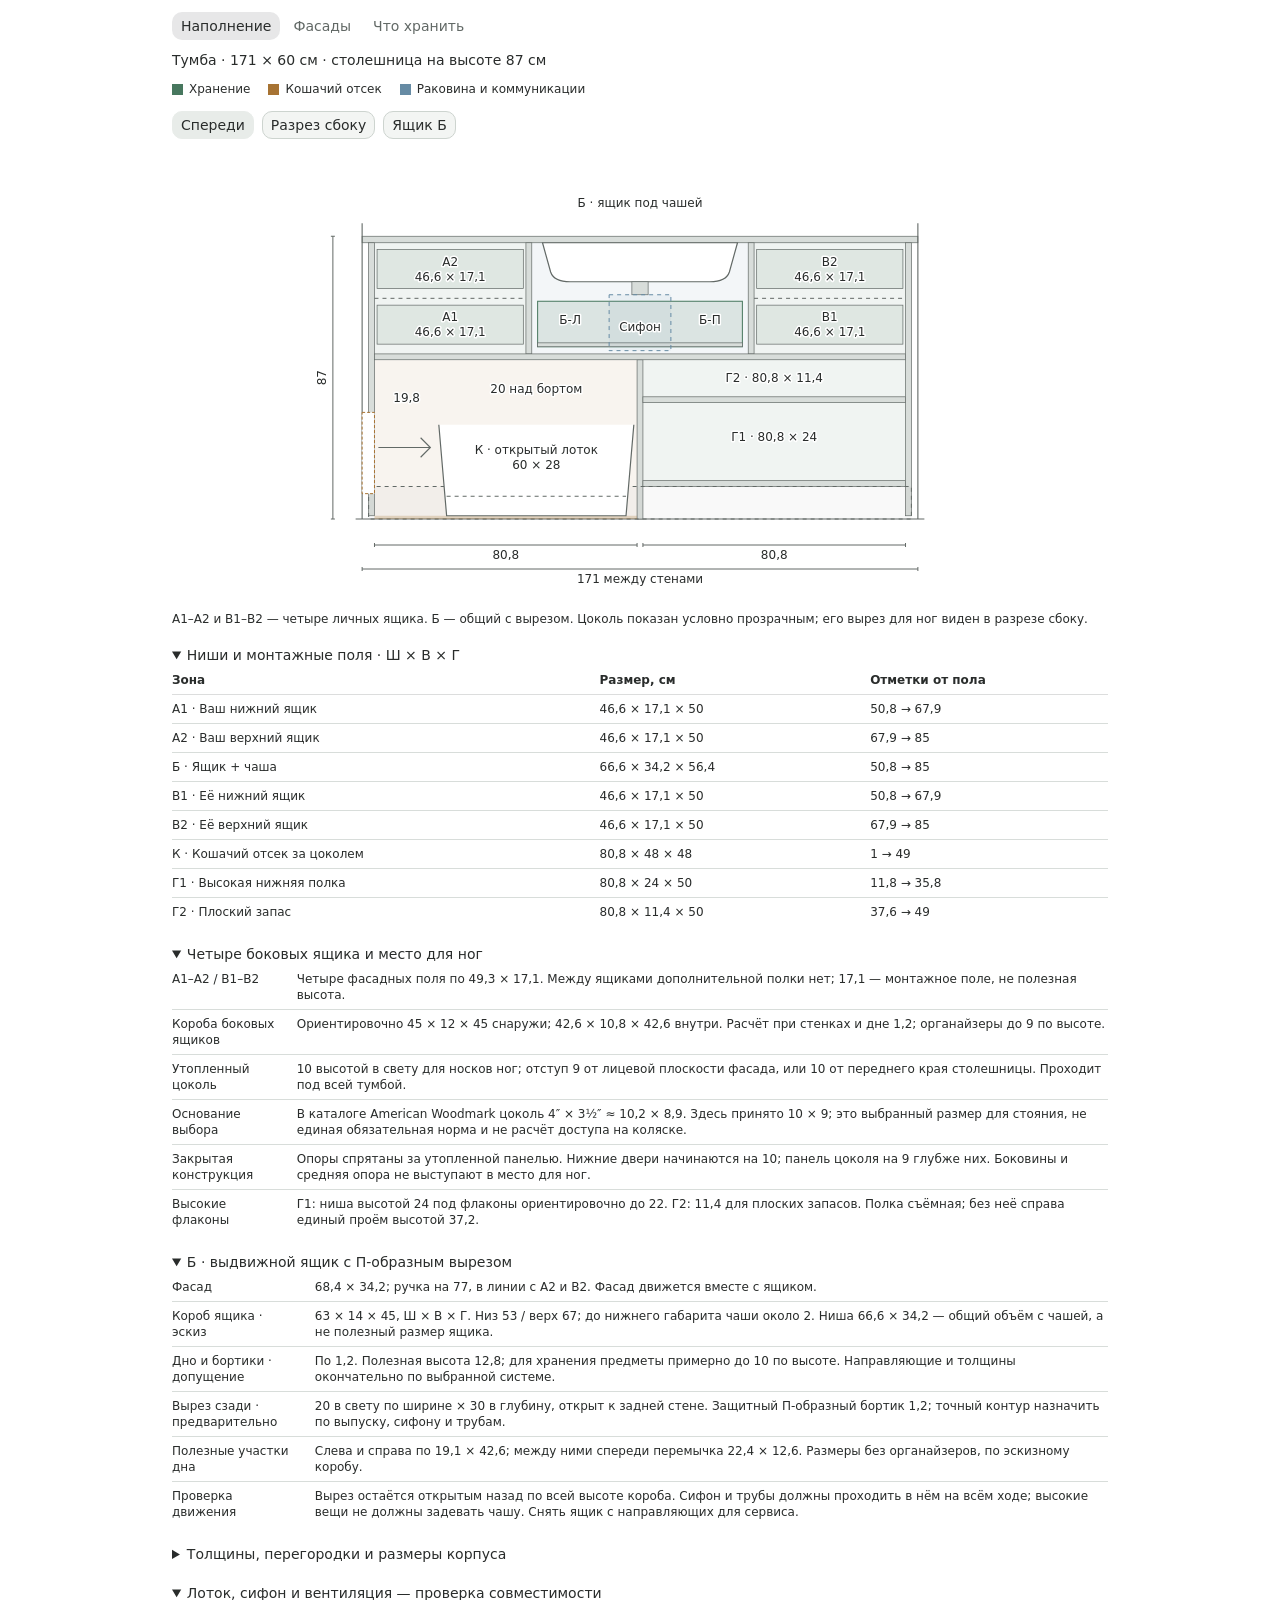
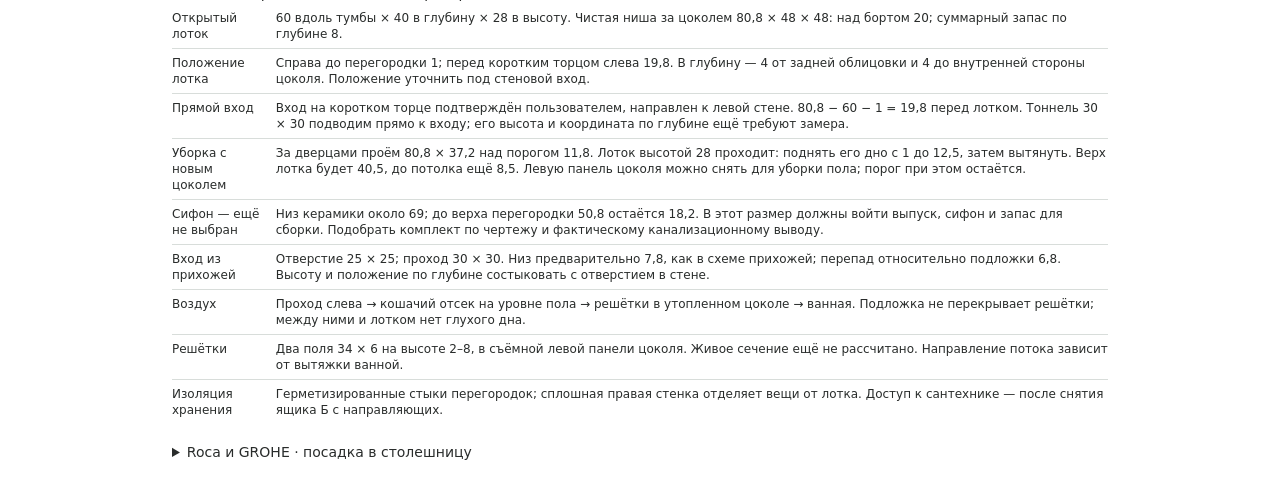
==== commit 10243cbd: "Update bathroom dimensions and fixture spacing" ====
--- a/bathroom-preview.html
+++ b/bathroom-preview.html
@@ -1030,7 +1030,7 @@
     <button class="nav-link" id="bv-front-tab" type="button" role="tab" aria-controls="bv-front" aria-selected="false">Фасады</button>
     <button class="nav-link" id="bv-store-tab" type="button" role="tab" aria-controls="bv-store" aria-selected="false">Что хранить</button>
   </div>
-  <div class="bv-meta">Тумба · 175 × 60 см · столешница на высоте 87 см</div>
+  <div class="bv-meta">Тумба · 171 × 60 см · столешница на высоте 87 см</div>
   <div class="bv-legend text-small"><span><i class="bv-swatch bv-storage"></i>Хранение</span><span><i class="bv-swatch bv-cat"></i>Кошачий отсек</span><span><i class="bv-swatch bv-service"></i>Раковина и коммуникации</span></div>
 
   <div id="bv-fill" role="tabpanel" aria-labelledby="bv-fill-tab">
@@ -1046,7 +1046,7 @@
     </details>
     <details class="bv-details" open><summary>Четыре боковых ящика и место для ног</summary>
       <table class="table table-sm text-small"><tbody>
-        <tr><td>А1–А2 / В1–В2</td><td>Четыре фасадных поля по 51,3 × 17,1. Между ящиками дополнительной полки нет; 17,1 — монтажное поле, не полезная высота.</td></tr>
+        <tr><td>А1–А2 / В1–В2</td><td>Четыре фасадных поля по 49,3 × 17,1. Между ящиками дополнительной полки нет; 17,1 — монтажное поле, не полезная высота.</td></tr>
         <tr><td>Короба боковых ящиков</td><td>Ориентировочно 45 × 12 × 45 снаружи; 42,6 × 10,8 × 42,6 внутри. Расчёт при стенках и дне 1,2; органайзеры до 9 по высоте.</td></tr>
         <tr><td>Утопленный цоколь</td><td>10 высотой в свету для носков ног; отступ 9 от лицевой плоскости фасада, или 10 от переднего края столешницы. Проходит под всей тумбой.</td></tr>
         <tr><td>Основание выбора</td><td>В каталоге American Woodmark цоколь 4″ × 3½″ ≈ 10,2 × 8,9. Здесь принято 10 × 9; это выбранный размер для стояния, не единая обязательная норма и не расчёт доступа на коляске.</td></tr>
@@ -1066,13 +1066,13 @@
     </details>
     <details class="bv-details"><summary>Толщины, перегородки и размеры корпуса</summary>
       <table class="table table-sm text-small"><tbody>
-        <tr><td>Общая ширина 175</td><td>Доборы 2 + 2; корпус 171. Размеры окончательно по замеру стен.</td></tr>
-        <tr><td>Верх по ширине</td><td>2 + 1,8 + 48,6 + 1,8 + 66,6 + 1,8 + 48,6 + 1,8 + 2 = 175</td></tr>
-        <tr><td>Низ по ширине</td><td>2 + 1,8 + 82,8 + 1,8 + 82,8 + 1,8 + 2 = 175. Нижняя перегородка 86,6–88,4; её ось на 87,5.</td></tr>
-        <tr><td>Кошачий отсек К</td><td>82,8 в свету, без средней стойки между парой его дверец. Перегородка между К и Г идёт от пола до потолка нижних отсеков.</td></tr>
+        <tr><td>Общая ширина 171</td><td>Доборы 2 + 2; корпус 167. Размеры окончательно по замеру стен.</td></tr>
+        <tr><td>Верх по ширине</td><td>2 + 1,8 + 46,6 + 1,8 + 66,6 + 1,8 + 46,6 + 1,8 + 2 = 171</td></tr>
+        <tr><td>Низ по ширине</td><td>2 + 1,8 + 80,8 + 1,8 + 80,8 + 1,8 + 2 = 171. Нижняя перегородка 84,6–86,4; её ось на 85,5.</td></tr>
+        <tr><td>Кошачий отсек К</td><td>80,8 в свету, без средней стойки между парой его дверец. Перегородка между К и Г идёт от пола до потолка нижних отсеков.</td></tr>
         <tr><td>Горизонтальная перегородка</td><td>Низ 49 / верх 50,8. Под сифоном — съёмная герметизируемая часть; нижняя стойка не продолжается в чашу раковины.</td></tr>
         <tr><td>Полка справа</td><td>Низ 35,8 / верх 37,6, съёмная; глубина 50. Дно правой секции 10–11,8, над местом для ног.</td></tr>
-        <tr><td>Столешница</td><td>175 × 60 × 2; низ 85 / верх 87. Влагостойкий материал для подстольного монтажа Roca.</td></tr>
+        <tr><td>Столешница</td><td>171 × 60 × 2; низ 85 / верх 87. Влагостойкий материал для подстольного монтажа Roca.</td></tr>
         <tr><td>Глубина</td><td>От задней стены: задняя облицовка 0,8; внутренний проём до 57,2; фасад 1,8; передний свес 1. Итого 60.</td></tr>
         <tr><td>Под туалетом</td><td>Подложка около 1 на готовом полу, за утопленным цоколем. Впереди порог 11,8: крыша места для ног. Прямоугольная глубина отсека до внутренней стороны цоколя 48.</td></tr>
         <tr><td>Несущие элементы</td><td>Крепление к подходящим стенам и рассчитанная рама вокруг чаши. Опоры не должны уменьшать указанные проёмы; сечения рамы пока не назначены.</td></tr>
@@ -1080,10 +1080,10 @@
     </details>
     <details class="bv-details" open><summary>Лоток, сифон и вентиляция — проверка совместимости</summary>
       <table class="table table-sm text-small"><tbody>
-        <tr><td>Открытый лоток</td><td>60 вдоль тумбы × 40 в глубину × 28 в высоту. Чистая ниша за цоколем 82,8 × 48 × 48: над бортом 20; суммарный запас по глубине 8.</td></tr>
-        <tr><td>Положение лотка</td><td>Справа до перегородки 1; перед коротким торцом слева 21,8. В глубину — 4 от задней облицовки и 4 до внутренней стороны цоколя. Положение уточнить под стеновой вход.</td></tr>
-        <tr><td>Прямой вход</td><td>Вход на коротком торце подтверждён пользователем, направлен к левой стене. 82,8 − 60 − 1 = 21,8 перед лотком. Тоннель 30 × 30 подводим прямо к входу; его высота и координата по глубине ещё требуют замера.</td></tr>
-        <tr><td>Уборка с новым цоколем</td><td>За дверцами проём 82,8 × 37,2 над порогом 11,8. Лоток высотой 28 проходит: поднять его дно с 1 до 12,5, затем вытянуть. Верх лотка будет 40,5, до потолка ещё 8,5. Левую панель цоколя можно снять для уборки пола; порог при этом остаётся.</td></tr>
+        <tr><td>Открытый лоток</td><td>60 вдоль тумбы × 40 в глубину × 28 в высоту. Чистая ниша за цоколем 80,8 × 48 × 48: над бортом 20; суммарный запас по глубине 8.</td></tr>
+        <tr><td>Положение лотка</td><td>Справа до перегородки 1; перед коротким торцом слева 19,8. В глубину — 4 от задней облицовки и 4 до внутренней стороны цоколя. Положение уточнить под стеновой вход.</td></tr>
+        <tr><td>Прямой вход</td><td>Вход на коротком торце подтверждён пользователем, направлен к левой стене. 80,8 − 60 − 1 = 19,8 перед лотком. Тоннель 30 × 30 подводим прямо к входу; его высота и координата по глубине ещё требуют замера.</td></tr>
+        <tr><td>Уборка с новым цоколем</td><td>За дверцами проём 80,8 × 37,2 над порогом 11,8. Лоток высотой 28 проходит: поднять его дно с 1 до 12,5, затем вытянуть. Верх лотка будет 40,5, до потолка ещё 8,5. Левую панель цоколя можно снять для уборки пола; порог при этом остаётся.</td></tr>
         <tr><td>Сифон — ещё не выбран</td><td>Низ керамики около 69; до верха перегородки 50,8 остаётся 18,2. В этот размер должны войти выпуск, сифон и запас для сборки. Подобрать комплект по чертежу и фактическому канализационному выводу.</td></tr>
         <tr><td>Вход из прихожей</td><td>Отверстие 25 × 25; проход 30 × 30. Низ предварительно 7,8, как в схеме прихожей; перепад относительно подложки 6,8. Высоту и положение по глубине состыковать с отверстием в стене.</td></tr>
         <tr><td>Воздух</td><td>Проход слева → кошачий отсек на уровне пола → решётки в утопленном цоколе → ванная. Подложка не перекрывает решётки; между ними и лотком нет глухого дна.</td></tr>
@@ -1094,7 +1094,7 @@
     <details class="bv-details"><summary>Roca и GROHE · посадка в столешницу</summary>
       <table class="table table-sm text-small"><tbody>
         <tr><td>Roca A3270YF000</td><td>Подстольный монтаж. Наружный габарит 60 × 40 × 16; номинальная чаша 55 × 35. Фактический вырез — только по шаблону Roca.</td></tr>
-        <tr><td>Расположение чаши</td><td>Ось по ширине 87,5; наружные края 57,5 и 117,5. По глубине: задняя полоса 12 + раковина 40 + передняя полоса 8 = 60.</td></tr>
+        <tr><td>Расположение чаши</td><td>Ось по ширине 85,5; наружные края 55,5 и 115,5. По глубине: задняя полоса 12 + раковина 40 + передняя полоса 8 = 60.</td></tr>
         <tr><td>GROHE 24172DC1</td><td>Вылет 11,6; излив на 10,2 над столешницей; высота 17,4, с поднятым рычагом 20,8; основание Ø4,8; монтажная толщина по чертежу до 3.</td></tr>
         <tr><td>Ось смесителя</td><td>Предлагается 7,5 от задней стены. Основание заканчивается на 9,9; до наружного края раковины 2,1. Проекция излива на 19,1, то есть на 4,6 внутрь номинальной чаши от заднего края.</td></tr>
         <tr><td>Перед сверлением</td><td>Проверить шаблон чаши, нижнее крепление смесителя и клипсы раковины; настроить AquaGuide и проверить струю. Эти отступы — расчёт концепта, а не монтажные нормы производителя.</td></tr>
@@ -1106,20 +1106,20 @@
     <div class="bv-meta text-small">Распашные нижние дверцы · вершина треугольника — петли</div>
     <div class="bv-stage" data-stage="front"><svg role="img" aria-label="Четыре небольших боковых ящика, один центральный ящик, четыре нижние двери и утопленный цоколь с вентиляцией"></svg></div>
     <table class="table table-sm text-small"><thead><tr><th>Фасад / элемент</th><th>Поле, см</th><th>Открывание / положение</th></tr></thead><tbody>
-      <tr><td>А1 / В1 · нижние личные</td><td>По 51,3 × 17,1</td><td>50,8–67,9; ручки на 60. Выдвижные.</td></tr>
-      <tr><td>А2 / В2 · верхние личные</td><td>По 51,3 × 17,1</td><td>67,9–85; ручки на 77. Выдвижные.</td></tr>
+      <tr><td>А1 / В1 · нижние личные</td><td>По 49,3 × 17,1</td><td>50,8–67,9; ручки на 60. Выдвижные.</td></tr>
+      <tr><td>А2 / В2 · верхние личные</td><td>По 49,3 × 17,1</td><td>67,9–85; ручки на 77. Выдвижные.</td></tr>
       <tr><td>Б · ящик под раковиной</td><td>68,4 × 34,2</td><td>50,8–85; ручка на 77, на линии А2 / В2. Низкий короб с вырезом.</td></tr>
-      <tr><td>К-Л / К-П · левая пара</td><td>По 42,75 × 40,8</td><td>10–50,8; петли на внешних краях пары, ручки у стыка на 41.</td></tr>
-      <tr><td>Г-Л / Г-П · правая пара</td><td>По 42,75 × 40,8</td><td>10–50,8; петли на внешних краях пары, ручки у стыка на 41.</td></tr>
+      <tr><td>К-Л / К-П · левая пара</td><td>По 41,75 × 40,8</td><td>10–50,8; петли на внешних краях пары, ручки у стыка на 41.</td></tr>
+      <tr><td>Г-Л / Г-П · правая пара</td><td>По 41,75 × 40,8</td><td>10–50,8; петли на внешних краях пары, ручки у стыка на 41.</td></tr>
       <tr><td>Цоколь</td><td>Высота 10 / отступ 9</td><td>Закрывает опоры, оставляет место для ног. Решётки в левой съёмной панели.</td></tr>
-      <tr><td>Зеркало Ø100</td><td>Центр: 87,5 по ширине / 165 от пола</td><td>Низ 115 / верх 215. Высота предложена для роста 160 и 180; примерить перед креплением.</td></tr>
-      <tr><td>Два бра · условно</td><td>Оси: 18,75 и 156,25 от левой стены</td><td>Высота центров 165. Габариты светильников и положение относительно мокрых зон ещё не заданы.</td></tr>
+      <tr><td>Зеркало Ø100</td><td>Центр: 85,5 по ширине / 165 от пола</td><td>Низ 115 / верх 215. Высота предложена для роста 160 и 180; примерить перед креплением.</td></tr>
+      <tr><td>Два бра · условно</td><td>Оси: 17,75 и 153,25 от левой стены</td><td>Высота центров 165. Габариты светильников и положение относительно мокрых зон ещё не заданы.</td></tr>
     </tbody></table>
     <details class="bv-details" open><summary>Фурнитура и свободное место спереди</summary>
       <table class="table table-sm text-small"><tbody>
         <tr><td>Фасадные размеры</td><td>Указаны поля, а не размеры деталей для распила. Межфасадные зазоры, наложение и доборы уточняет мебельщик по выбранным петлям.</td></tr>
         <tr><td>Боковые стены</td><td>Доборы по 2 — предварительно. Петли, толщина ручек и фактическая кривизна стен должны позволять открыть двери для извлечения лотка.</td></tr>
-        <tr><td>Проход перед тумбой</td><td>Нижняя дверь выносится примерно на 42,75 при 90°. Для вынимания туалета и работы перед ним предлагается около 90 свободного места; фактический проход неизвестен.</td></tr>
+        <tr><td>Проход перед тумбой</td><td>Нижняя дверь выносится примерно на 41,75 при 90°. Перед тумбой по плану комнаты остаётся 194 см до дальней стены; конкретные пересечения открытых фасадов проверять на месте.</td></tr>
         <tr><td>Верхние ящики</td><td>Всего пять: четыре личных по бокам и общий Б с вырезом. Все выдвигаются; Б снимается для сервиса.</td></tr>
       </tbody></table>
     </details>
@@ -1132,8 +1132,8 @@
       <table class="table table-sm text-small"><tbody>
         <tr><td>Ящики А1–А2 / В1–В2</td><td>По 42,6 × 10,8 × 42,6 полезного объёма в эскизе; органайзеры до 9 по высоте. Верхние ящики для повседневного, нижние для запаса и аксессуаров.</td></tr>
         <tr><td>Ящик Б</td><td>Низкие органайзеры до 10 по высоте. Два боковых участка по 19,1 × 42,6 и передняя перемычка 22,4 × 12,6; вырез под трубы оставлять свободным.</td></tr>
-        <tr><td>Правая секция</td><td>Г1: 82,8 × 24 × 50, флаконы до 22. Г2: 82,8 × 11,4 × 50, плоские запасы до 10. Полку можно снять для высокого хранения до 37,2.</td></tr>
-        <tr><td>Туалет</td><td>Открытый лоток 60 × 40 × 28; прямой вход с левого короткого торца. Свободную полосу перед ним 21,8 оставить для прохода.</td></tr>
+        <tr><td>Правая секция</td><td>Г1: 80,8 × 24 × 50, флаконы до 22. Г2: 80,8 × 11,4 × 50, плоские запасы до 10. Полку можно снять для высокого хранения до 37,2.</td></tr>
+        <tr><td>Туалет</td><td>Открытый лоток 60 × 40 × 28; прямой вход с левого короткого торца. Свободную полосу перед ним 19,8 оставить для прохода.</td></tr>
       </tbody></table>
     </details>
     <details class="bv-details"><summary>Основания расчёта</summary>
@@ -1144,7 +1144,7 @@
         <a href="https://www.blum.com/us/en/products/cabinet-applications/sinkunit/overview/" target="_blank" rel="noopener noreferrer">Blum: принцип П-образного выдвижного ящика</a>
         <a href="https://woodmarkcabinetry.com/content/dam/sites/woodmark-site/documents/catalogs-guides-and-planning-documents/American%20Woodmark%20Spec%20Guide%20-%20July%202024.pdf#page=37" target="_blank" rel="noopener noreferrer">American Woodmark: цоколь 4″ × 3½″, печатная стр. 28</a>
       </div>
-      <div class="bv-caption text-small">175 / 87 / Ø100, лоток, отсек 48 и деление низа пополам — данные пользователя. Размеры короба Б и выреза — эскизные предложения, не типовые размеры Blum. Комплект сифона, ход ящика и стыковка кошачьего прохода ещё требуют проверки.</div>
+      <div class="bv-caption text-small">171 / 87 / Ø100, лоток, отсек 48 и деление низа пополам — актуальные размеры проекта. Размеры короба Б и выреза — эскизные предложения, не типовые размеры Blum. Комплект сифона, ход ящика и стыковка кошачьего прохода ещё требуют проверки.</div>
     </details>
   </div>
 
@@ -1174,16 +1174,16 @@
   (()=>{
     const root=document.getElementById('bathroom-vanity');
     const zones=[
-      {id:'А1',name:'Ваш нижний ящик',x:3.8,z:50.8,w:48.6,h:17.1,d:50,c:1,use:'Запас тюбиков, насадки триммера, аксессуары; невысокие органайзеры.'},
-      {id:'А2',name:'Ваш верхний ящик',x:3.8,z:67.9,w:48.6,h:17.1,d:50,c:1,use:'Повседневные средства для бритья и ухода, расчёска. Флаконы лёжа, если они выше ящика.'},
-      {id:'Б',name:'Ящик + чаша',x:54.2,z:50.8,w:66.6,h:34.2,d:56.4,c:3,use:'Общий неглубокий ящик: зубные принадлежности, паста, ватные диски, запас мыла, небольшие тюбики и аксессуары. Вырез под сантехнику оставлять свободным; флаконы до 22 по высоте — в Г1.'},
-      {id:'В1',name:'Её нижний ящик',x:122.6,z:50.8,w:48.6,h:17.1,d:50,c:1,use:'Запас косметики, аксессуары для волос, небольшие упаковки.'},
-      {id:'В2',name:'Её верхний ящик',x:122.6,z:67.9,w:48.6,h:17.1,d:50,c:1,use:'Ежедневный уход и косметика в низких органайзерах.'},
-      {id:'К',name:'Кошачий отсек за цоколем',x:3.8,z:1,w:82.8,h:48,d:48,c:2,use:'Открытый лоток с прямым входом слева; перед выниманием приподнять над порогом цоколя.'},
-      {id:'Г1',name:'Высокая нижняя полка',x:88.4,z:11.8,w:82.8,h:24,d:50,c:1,use:'Флаконы ориентировочно до 22 по высоте, запас средств в моющихся лотках. Полка над ними снимается для более высоких предметов.'},
-      {id:'Г2',name:'Плоский запас',x:88.4,z:37.6,w:82.8,h:11.4,d:50,c:1,use:'Салфетки, небольшие полотенца и плоские упаковки до 10 по высоте.'}
+      {id:'А1',name:'Ваш нижний ящик',x:3.8,z:50.8,w:46.6,h:17.1,d:50,c:1,use:'Запас тюбиков, насадки триммера, аксессуары; невысокие органайзеры.'},
+      {id:'А2',name:'Ваш верхний ящик',x:3.8,z:67.9,w:46.6,h:17.1,d:50,c:1,use:'Повседневные средства для бритья и ухода, расчёска. Флаконы лёжа, если они выше ящика.'},
+      {id:'Б',name:'Ящик + чаша',x:52.2,z:50.8,w:66.6,h:34.2,d:56.4,c:3,use:'Общий неглубокий ящик: зубные принадлежности, паста, ватные диски, запас мыла, небольшие тюбики и аксессуары. Вырез под сантехнику оставлять свободным; флаконы до 22 по высоте — в Г1.'},
+      {id:'В1',name:'Её нижний ящик',x:120.6,z:50.8,w:46.6,h:17.1,d:50,c:1,use:'Запас косметики, аксессуары для волос, небольшие упаковки.'},
+      {id:'В2',name:'Её верхний ящик',x:120.6,z:67.9,w:46.6,h:17.1,d:50,c:1,use:'Ежедневный уход и косметика в низких органайзерах.'},
+      {id:'К',name:'Кошачий отсек за цоколем',x:3.8,z:1,w:80.8,h:48,d:48,c:2,use:'Открытый лоток с прямым входом слева; перед выниманием приподнять над порогом цоколя.'},
+      {id:'Г1',name:'Высокая нижняя полка',x:86.4,z:11.8,w:80.8,h:24,d:50,c:1,use:'Флаконы ориентировочно до 22 по высоте, запас средств в моющихся лотках. Полка над ними снимается для более высоких предметов.'},
+      {id:'Г2',name:'Плоский запас',x:86.4,z:37.6,w:80.8,h:11.4,d:50,c:1,use:'Салфетки, небольшие полотенца и плоские упаковки до 10 по высоте.'}
     ];
-    const drawerB={w:63,h:14,d:45,t:1.2,x:56,z:53,y:12.2,cutW:20,cutD:30};
+    const drawerB={w:63,h:14,d:45,t:1.2,x:54,z:53,y:12.2,cutW:20,cutD:30};
     const sideDrawer={w:45,h:12,d:45,t:1.2,lowerZ:53.8,upperZ:70.9};
     const toe={h:10,recess:9,face:50,t:1.2,lip:11.8};
     const fmt=n=>Number(n.toFixed(2)).toLocaleString('ru-RU');
@@ -1205,49 +1205,49 @@
     }
     function carcass(d){
       const{box,line}=d;
-      box(0,85,175,2,{class:'panel'});line(-2,0,177,0);line(0,0,0,91);line(175,0,175,91);
-      box(2,1,1.8,84,{class:'panel'});box(171.2,1,1.8,84,{class:'panel'});
-      box(52.4,50.8,1.8,34.2,{class:'panel'});box(120.8,50.8,1.8,34.2,{class:'panel'});box(86.6,0,1.8,49,{class:'panel'});
-      box(3.8,49,167.4,1.8,{class:'panel'});box(88.4,10,82.8,1.8,{class:'panel'});box(88.4,35.8,82.8,1.8,{class:'panel'});
-      line(3.8,67.9,52.4,67.9,'guide');line(122.6,67.9,171.2,67.9,'guide');
-      box(2,0,171,10,{fill:'var(--muted-foreground)','fill-opacity':.04,stroke:'var(--muted-foreground)','stroke-dasharray':'4 4'});
+      box(0,85,171,2,{class:'panel'});line(-2,0,173,0);line(0,0,0,91);line(171,0,171,91);
+      box(2,1,1.8,84,{class:'panel'});box(167.2,1,1.8,84,{class:'panel'});
+      box(50.4,50.8,1.8,34.2,{class:'panel'});box(118.8,50.8,1.8,34.2,{class:'panel'});box(84.6,0,1.8,49,{class:'panel'});
+      box(3.8,49,163.4,1.8,{class:'panel'});box(86.4,10,80.8,1.8,{class:'panel'});box(86.4,35.8,80.8,1.8,{class:'panel'});
+      line(3.8,67.9,50.4,67.9,'guide');line(120.6,67.9,167.2,67.9,'guide');
+      box(2,0,167,10,{fill:'var(--muted-foreground)','fill-opacity':.04,stroke:'var(--muted-foreground)','stroke-dasharray':'4 4'});
     }
     function basinFront(d){
       const{box,svg,X,Y}=d;
-      el(svg,'path',{d:`M ${X(57.5)} ${Y(85)} L ${X(60)} ${Y(76)} Q ${X(61)} ${Y(73)} ${X(66)} ${Y(73)} L ${X(109)} ${Y(73)} Q ${X(114)} ${Y(73)} ${X(115)} ${Y(76)} L ${X(117.5)} ${Y(85)} Z`,fill:'var(--background)',stroke:'var(--muted-foreground)','stroke-width':1.2});
-      box(85,69,5,4,{class:'panel'});
-      box(78,51.8,19,17.2,{fill:'var(--viz-series-3)','fill-opacity':.07,stroke:'var(--viz-series-3)','stroke-dasharray':'4 4'});
+      el(svg,'path',{d:`M ${X(55.5)} ${Y(85)} L ${X(58)} ${Y(76)} Q ${X(59)} ${Y(73)} ${X(64)} ${Y(73)} L ${X(107)} ${Y(73)} Q ${X(112)} ${Y(73)} ${X(113)} ${Y(76)} L ${X(115.5)} ${Y(85)} Z`,fill:'var(--background)',stroke:'var(--muted-foreground)','stroke-width':1.2});
+      box(83,69,5,4,{class:'panel'});
+      box(76,51.8,19,17.2,{fill:'var(--viz-series-3)','fill-opacity':.07,stroke:'var(--viz-series-3)','stroke-dasharray':'4 4'});
     }
     function fill(svg,width,store=false){
-      const d=base(svg,width,175,104),{s,box,line,text,lines,hd,vd,X,Y}=d;
+      const d=base(svg,width,171,104),{s,box,line,text,lines,hd,vd,X,Y}=d;
       zones.forEach(c=>box(c.x,c.z,c.w,c.h,{fill:`var(--viz-series-${c.c})`,'fill-opacity':.08}));carcass(d);
-      [5.6,124.4].forEach(x=>[sideDrawer.lowerZ,sideDrawer.upperZ].forEach(z=>box(x,z,sideDrawer.w,sideDrawer.h,{fill:'var(--viz-series-1)','fill-opacity':.1,stroke:'var(--muted-foreground)','stroke-width':.7})));
+      [4.6,121.4].forEach(x=>[sideDrawer.lowerZ,sideDrawer.upperZ].forEach(z=>box(x,z,sideDrawer.w,sideDrawer.h,{fill:'var(--viz-series-1)','fill-opacity':.1,stroke:'var(--muted-foreground)','stroke-width':.7})));
       box(drawerB.x,drawerB.z,drawerB.w,drawerB.h,{fill:'var(--viz-series-1)','fill-opacity':.14,stroke:'var(--viz-series-1)','stroke-width':1});
       box(drawerB.x,drawerB.z,drawerB.w,drawerB.t,{class:'panel'});basinFront(d);
-      box(3.8,0,82.8,1,{fill:'var(--viz-series-2)','fill-opacity':.3});
-      el(svg,'path',{d:`M ${X(25.6)} ${Y(29)} L ${X(28)} ${Y(1)} L ${X(83.2)} ${Y(1)} L ${X(85.6)} ${Y(29)}`,fill:'var(--background)',stroke:'var(--muted-foreground)','stroke-width':1.2});
-      line(28,7,83.2,7,'guide');
-      line(5,22,23,22);el(svg,'path',{d:`M ${X(20)} ${Y(25)} L ${X(23)} ${Y(22)} L ${X(20)} ${Y(19)}`,class:'outline'});
+      box(3.8,0,80.8,1,{fill:'var(--viz-series-2)','fill-opacity':.3});
+      el(svg,'path',{d:`M ${X(23.6)} ${Y(29)} L ${X(26)} ${Y(1)} L ${X(81.2)} ${Y(1)} L ${X(83.6)} ${Y(29)}`,fill:'var(--background)',stroke:'var(--muted-foreground)','stroke-width':1.2});
+      line(26,7,81.2,7,'guide');
+      line(5,22,21,22);el(svg,'path',{d:`M ${X(18)} ${Y(25)} L ${X(21)} ${Y(22)} L ${X(18)} ${Y(19)}`,class:'outline'});
       box(0,7.8,3.8,25,{fill:'var(--background)',stroke:'var(--viz-series-2)','stroke-dasharray':'3 2'});
       if(s>=2){
-        lines(28.1,79,['А2','48,6 × 17,1']);lines(28.1,62,['А1','48,6 × 17,1']);lines(146.9,79,['В2','48,6 × 17,1']);lines(146.9,62,['В1','48,6 × 17,1']);
-        text(87.5,97,'Б · ящик под чашей');text(87.5,59,'Сифон');text(66,61,'Б-Л');text(109,61,'Б-П');
-        text(14.7,37,'21,8');text(55.6,40,'20 над бортом');lines(55.6,21,['К · открытый лоток',store?'60 × 40 × 28':'60 × 28']);
-        lines(129.8,43.3,store?['Г2 · плоский запас']:['Г2 · 82,8 × 11,4']);
-        lines(129.8,25,store?['Г1 · флаконы до 22']:['Г1 · 82,8 × 24']);
+        lines(27.1,79,['А2','46,6 × 17,1']);lines(27.1,62,['А1','46,6 × 17,1']);lines(143.9,79,['В2','46,6 × 17,1']);lines(143.9,62,['В1','46,6 × 17,1']);
+        text(85.5,97,'Б · ящик под чашей');text(85.5,59,'Сифон');text(64,61,'Б-Л');text(107,61,'Б-П');
+        text(13.7,37,'19,8');text(53.6,40,'20 над бортом');lines(53.6,21,['К · открытый лоток',store?'60 × 40 × 28':'60 × 28']);
+        lines(126.8,43.3,store?['Г2 · плоский запас']:['Г2 · 80,8 × 11,4']);
+        lines(126.8,25,store?['Г1 · флаконы до 22']:['Г1 · 80,8 × 24']);
       }else{
-        text(28.1,77,'А2');text(28.1,59,'А1');text(146.9,77,'В2');text(146.9,59,'В1');text(87.5,97,'Раковина');text(87.5,60,'Б · ящик');
-        text(55.6,39,'20 сверху');text(55.6,17,'К · лоток');text(129.8,43.3,'Г2');text(129.8,24,'Г1');
+        text(27.1,77,'А2');text(27.1,59,'А1');text(143.9,77,'В2');text(143.9,59,'В1');text(85.5,97,'Раковина');text(85.5,60,'Б · ящик');
+        text(53.6,39,'20 сверху');text(53.6,17,'К · лоток');text(126.8,43.3,'Г2');text(126.8,24,'Г1');
       }
-      vd(-9,0,87,'87');hd(3.8,86.6,-8,'82,8');hd(88.4,171.2,-8,'82,8');hd(0,175,-8-24/s,'175 между стенами');
+      vd(-9,0,87,'87');hd(3.8,84.6,-8,'80,8');hd(86.4,167.2,-8,'80,8');hd(0,171,-8-24/s,'171 между стенами');
     }
     function facade(svg,width){
-      const d=base(svg,width,175,222,2.6),{s,box,line,text,lines,hd,vd,X,Y}=d;
-      box(0,85,175,2,{class:'panel'});line(0,0,175,0);line(0,0,0,220);line(175,0,175,220);
-      el(svg,'circle',{cx:X(87.5),cy:Y(165),r:50*s,fill:'var(--viz-series-3)','fill-opacity':.06,stroke:'var(--muted-foreground)','stroke-width':1.2});
-      lines(87.5,170,['Зеркало Ø100','центр 165']);
-      [18.75,156.25].forEach(x=>{box(x-4,156,8,18,{rx:4,fill:'var(--viz-series-2)','fill-opacity':.08,stroke:'var(--muted-foreground)'});if(s>2)text(x,147,'Бра');});
-      box(85.1,87,4.8,17.4,{rx:2,fill:'var(--border)',stroke:'var(--muted-foreground)'});line(87.5,104.4,93,104.4);
+      const d=base(svg,width,171,222,2.6),{s,box,line,text,lines,hd,vd,X,Y}=d;
+      box(0,85,171,2,{class:'panel'});line(0,0,171,0);line(0,0,0,220);line(171,0,171,220);
+      el(svg,'circle',{cx:X(85.5),cy:Y(165),r:50*s,fill:'var(--viz-series-3)','fill-opacity':.06,stroke:'var(--muted-foreground)','stroke-width':1.2});
+      lines(85.5,170,['Зеркало Ø100','центр 165']);
+      [17.75,153.25].forEach(x=>{box(x-4,156,8,18,{rx:4,fill:'var(--viz-series-2)','fill-opacity':.08,stroke:'var(--muted-foreground)'});if(s>2)text(x,147,'Бра');});
+      box(83.1,87,4.8,17.4,{rx:2,fill:'var(--border)',stroke:'var(--muted-foreground)'});line(85.5,104.4,91,104.4);
       function panel(x,z,w,h,label,type,hinge,handleZ=77){
         box(x,z,w,h,{fill:'var(--viz-series-1)','fill-opacity':.055,stroke:'var(--muted-foreground)','stroke-width':1});
         if(type==='door'){
@@ -1257,13 +1257,13 @@
         }else{line(x+w/2-5,handleZ,x+w/2+5,handleZ);}
         if(s>2&&h>20)lines(x+w/2,z+h/2+(type==='door'?4:2),[label,`${fmt(w)} × ${fmt(h)}`]);else text(x+w/2,z+h/2-3/s,label.split(' · ')[0]);
       }
-      panel(2,50.8,51.3,17.1,'А1','drawer',null,60);panel(2,67.9,51.3,17.1,'А2','drawer',null,77);
-      panel(53.3,50.8,68.4,34.2,'Б · ящик','drawer',null,77);
-      panel(121.7,50.8,51.3,17.1,'В1','drawer',null,60);panel(121.7,67.9,51.3,17.1,'В2','drawer',null,77);
-      panel(2,10,42.75,40.8,'К-Л','door','left');panel(44.75,10,42.75,40.8,'К-П','door','right');panel(87.5,10,42.75,40.8,'Г-Л','door','left');panel(130.25,10,42.75,40.8,'Г-П','door','right');
-      box(2,0,171,10,{fill:'var(--muted-foreground)','fill-opacity':.16,stroke:'var(--muted-foreground)','stroke-width':.7});
-      [6.375,49.125].forEach(x=>{box(x,2,34,6,{fill:'var(--background)',stroke:'var(--muted-foreground)','stroke-width':.6});for(let i=0;i<4;i++)line(x+1,3+i*1.2,x+33,3+i*1.2);});
-      vd(-12,0,87,'87');if(s>1.3)vd(186,115,215,'100');hd(0,175,-10,'175');text(87.5,-10-29/s,'Цоколь 10 высотой · утоплен на 9');
+      panel(2,50.8,49.3,17.1,'А1','drawer',null,60);panel(2,67.9,49.3,17.1,'А2','drawer',null,77);
+      panel(51.3,50.8,68.4,34.2,'Б · ящик','drawer',null,77);
+      panel(119.7,50.8,49.3,17.1,'В1','drawer',null,60);panel(119.7,67.9,49.3,17.1,'В2','drawer',null,77);
+      panel(2,10,41.75,40.8,'К-Л','door','left');panel(43.75,10,41.75,40.8,'К-П','door','right');panel(85.5,10,41.75,40.8,'Г-Л','door','left');panel(127.25,10,41.75,40.8,'Г-П','door','right');
+      box(2,0,167,10,{fill:'var(--muted-foreground)','fill-opacity':.16,stroke:'var(--muted-foreground)','stroke-width':.7});
+      [7.167,46.333].forEach(x=>{box(x,2,34,6,{fill:'var(--background)',stroke:'var(--muted-foreground)','stroke-width':.6});for(let i=0;i<4;i++)line(x+1,3+i*1.2,x+33,3+i*1.2);});
+      vd(-12,0,87,'87');if(s>1.3)vd(182,115,215,'100');hd(0,171,-10,'171');text(85.5,-10-29/s,'Цоколь 10 высотой · утоплен на 9');
     }
     function side(svg,width){
       const d=base(svg,width,60,114,3.8),{s,box,line,text,lines,hd,vd,X,Y}=d;
@@ -1315,79 +1315,6 @@
   </script>
 </div>
 
-
-
-
-<script id="codex-visualization-tabs">
-(() => {
-  const selector = '.nav[role="tablist"] [role="tab"]';
-  const disabled = ':disabled,[aria-disabled="true"]';
-  const selectTab = (selected) => {
-    const panelId = selected.getAttribute("aria-controls");
-    for (const tab of selected.closest('[role="tablist"]').querySelectorAll('[role="tab"]')) {
-      const active = tab === selected;
-      tab.classList.toggle("active", active);
-      tab.setAttribute("aria-selected", String(active));
-      const id = tab.getAttribute("aria-controls");
-      const panel = id && document.getElementById(id);
-      if (panel != null) {
-        panel.hidden = id !== panelId;
-        if (!panel.hidden && selected.id) {
-          panel.setAttribute("aria-labelledby", selected.id);
-        }
-      }
-    }
-  };
-  const interact = (event) => {
-    const tab = event.target?.closest?.(selector);
-    if (event.defaultPrevented || tab == null || tab.matches(disabled)) {
-      return;
-    }
-    if (event.type === "click") {
-      selectTab(tab);
-      return;
-    }
-    const tabs = Array.from(
-      tab.closest('[role="tablist"]').querySelectorAll('[role="tab"]'),
-    ).filter((candidate) => !candidate.matches(disabled));
-    const current = tabs.indexOf(tab);
-    let next;
-    if (event.key === "ArrowRight" || event.key === "ArrowDown") {
-      next = (current + 1) % tabs.length;
-    } else if (event.key === "ArrowLeft" || event.key === "ArrowUp") {
-      next = (current + tabs.length - 1) % tabs.length;
-    } else if (event.key === "Home") {
-      next = 0;
-    } else if (event.key === "End") {
-      next = tabs.length - 1;
-    } else {
-      return;
-    }
-    event.preventDefault();
-    tabs[next].focus();
-    selectTab(tabs[next]);
-  };
-
-  for (const list of document.querySelectorAll('.nav[role="tablist"]')) {
-    const selected =
-      list.querySelector('[role="tab"][aria-selected="true"]') ??
-      list.querySelector('[role="tab"].active') ??
-      list.querySelector('[role="tab"]');
-    if (selected != null) {
-      selectTab(selected);
-    }
-  }
-  document.addEventListener("click", interact);
-  document.addEventListener("keydown", interact);
-  window.addEventListener("pagehide", () => {
-    document.removeEventListener("click", interact);
-    document.removeEventListener("keydown", interact);
-  }, { once: true });
-})();
-</script>
-
-
-
 <!-- furniture-preview:start -->
 <style>:root{color-scheme:light!important;--background:#fff;background:#fff!important}
 html{margin:0;min-height:0}html>body{display:flow-root;margin:0;padding:0;min-height:0;background:#fff}
